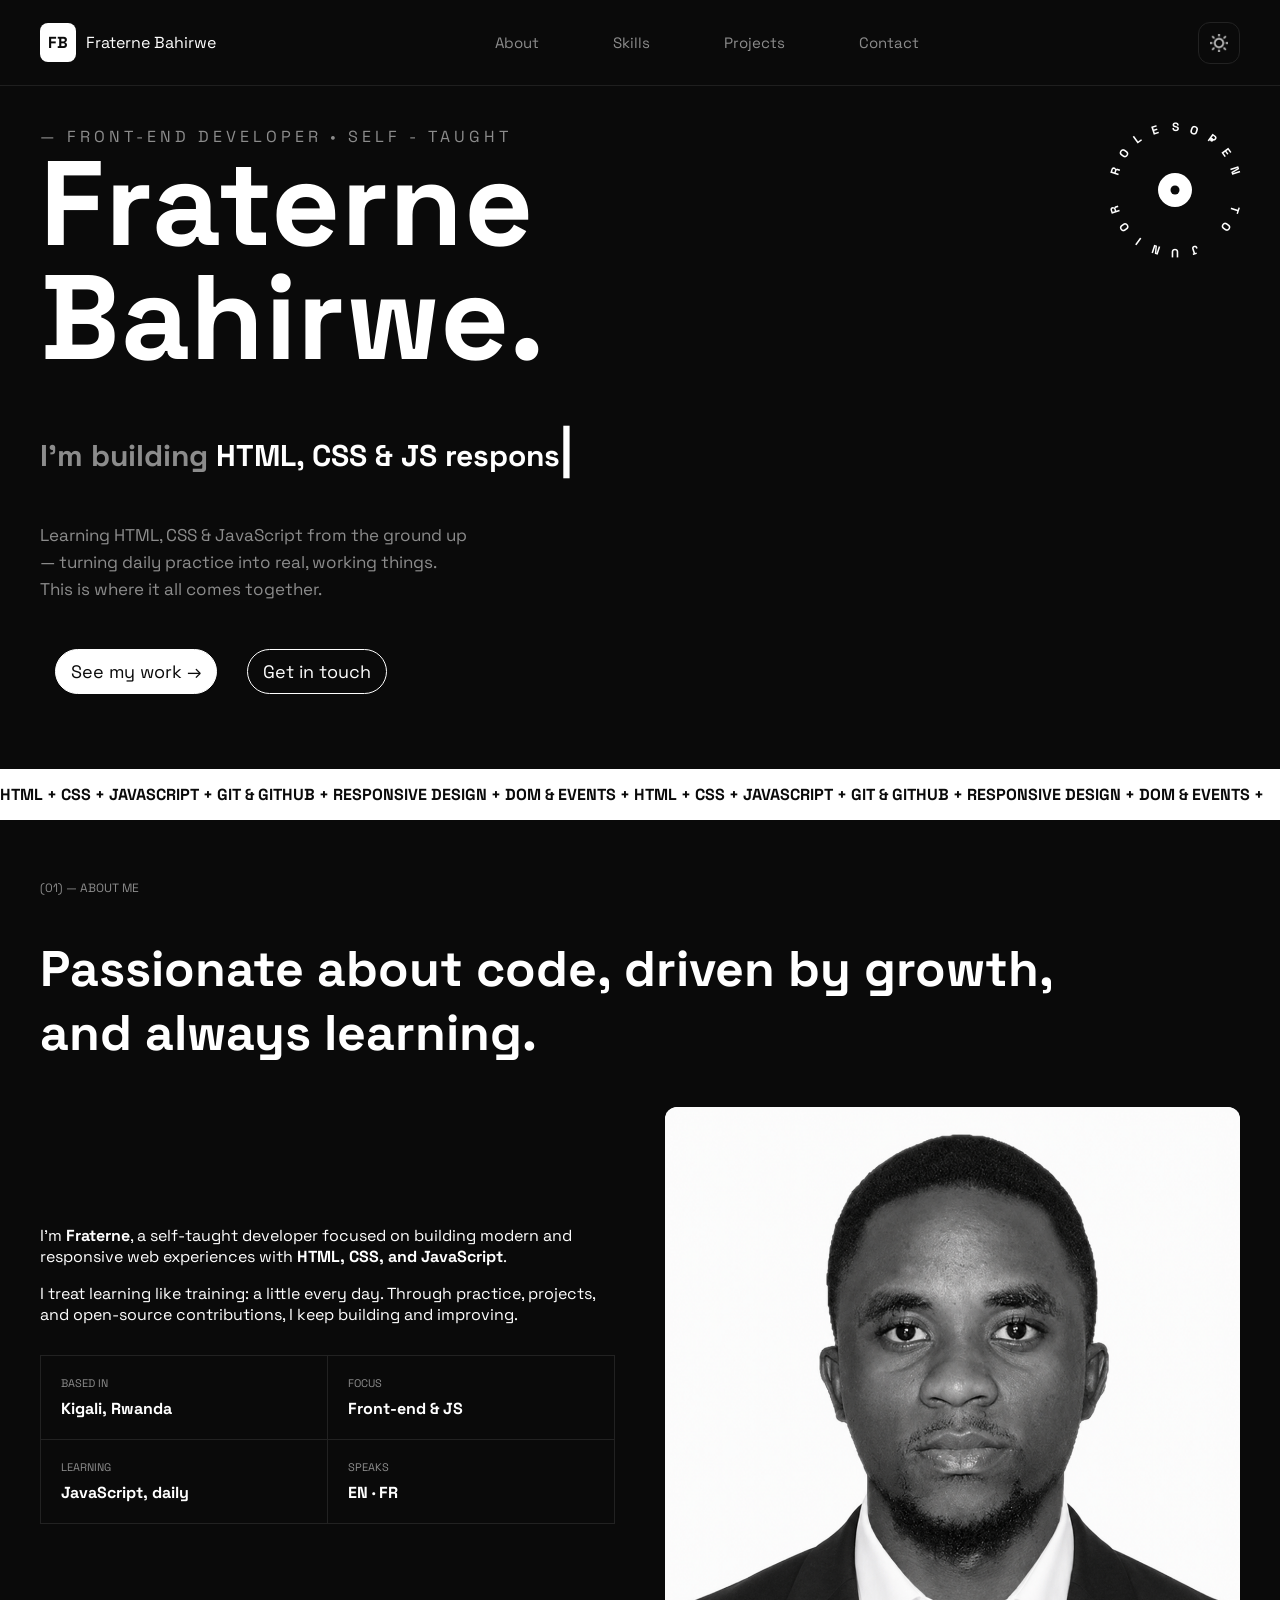
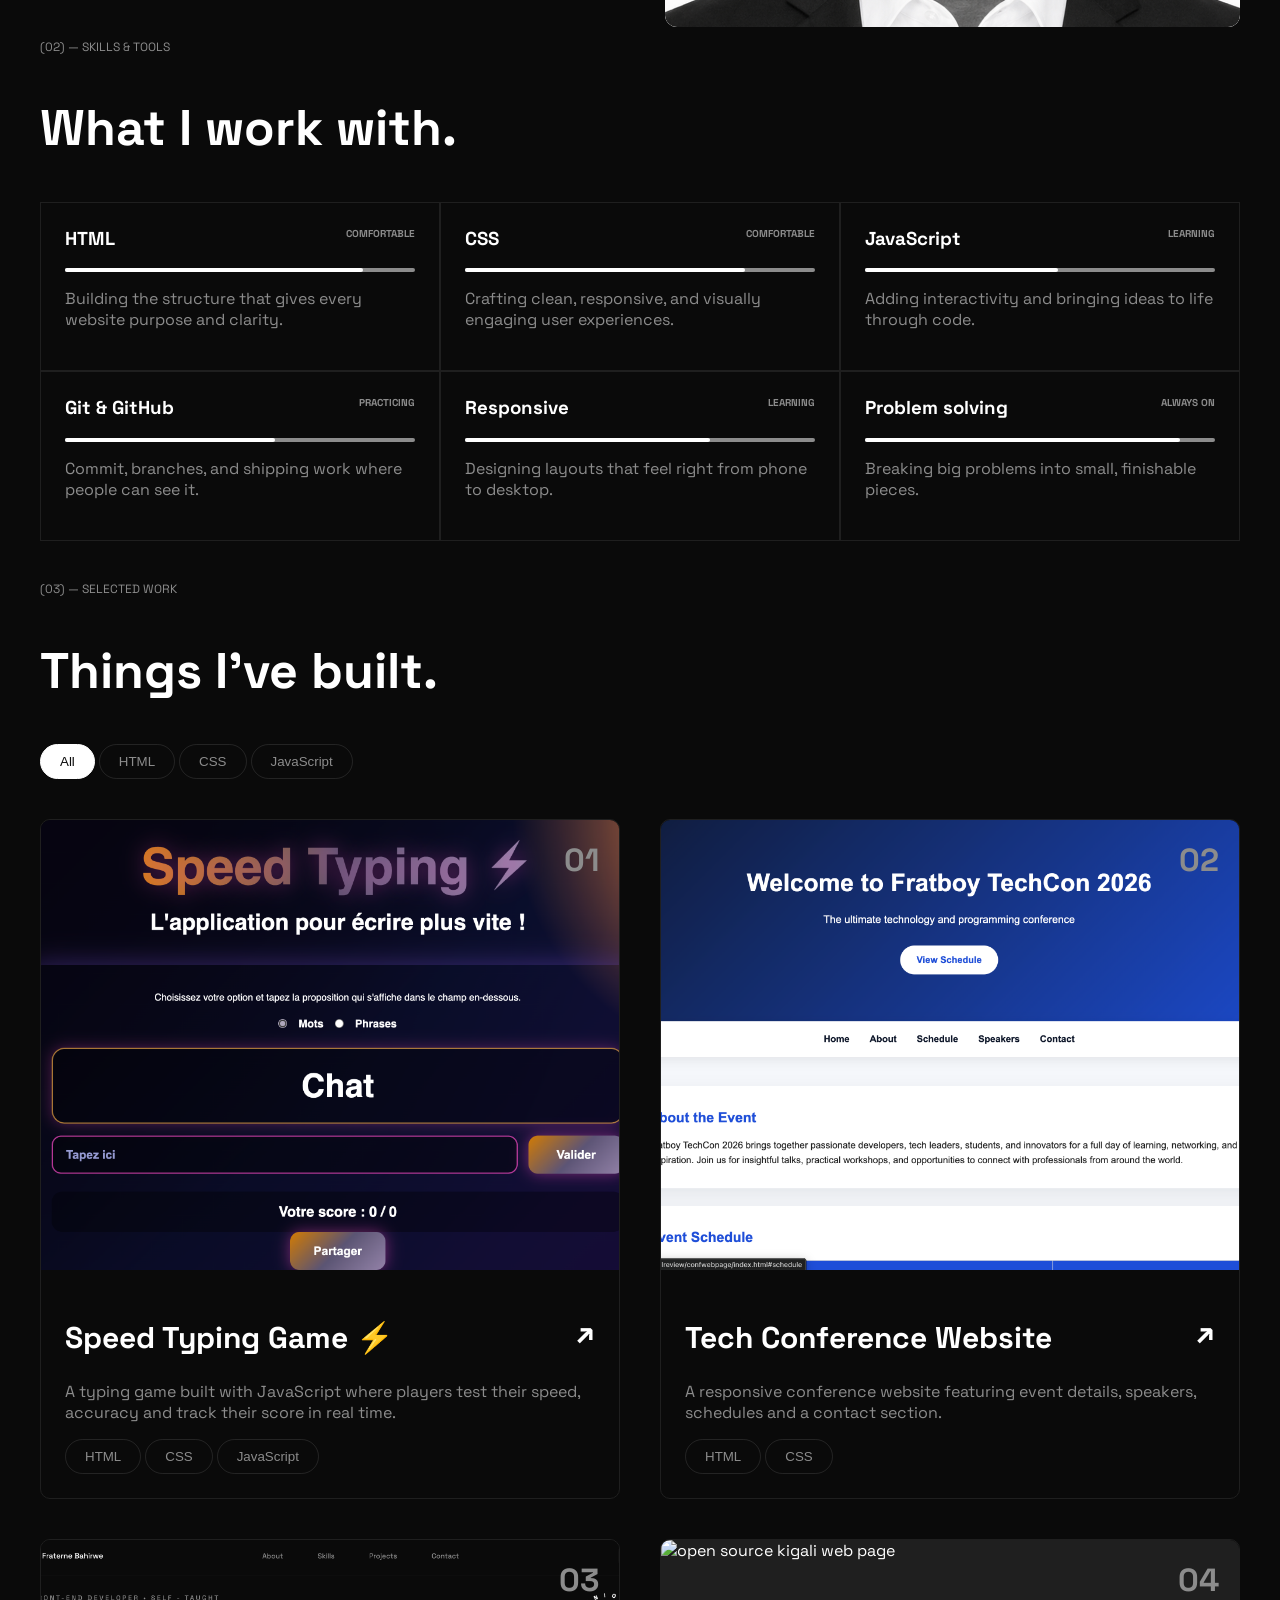
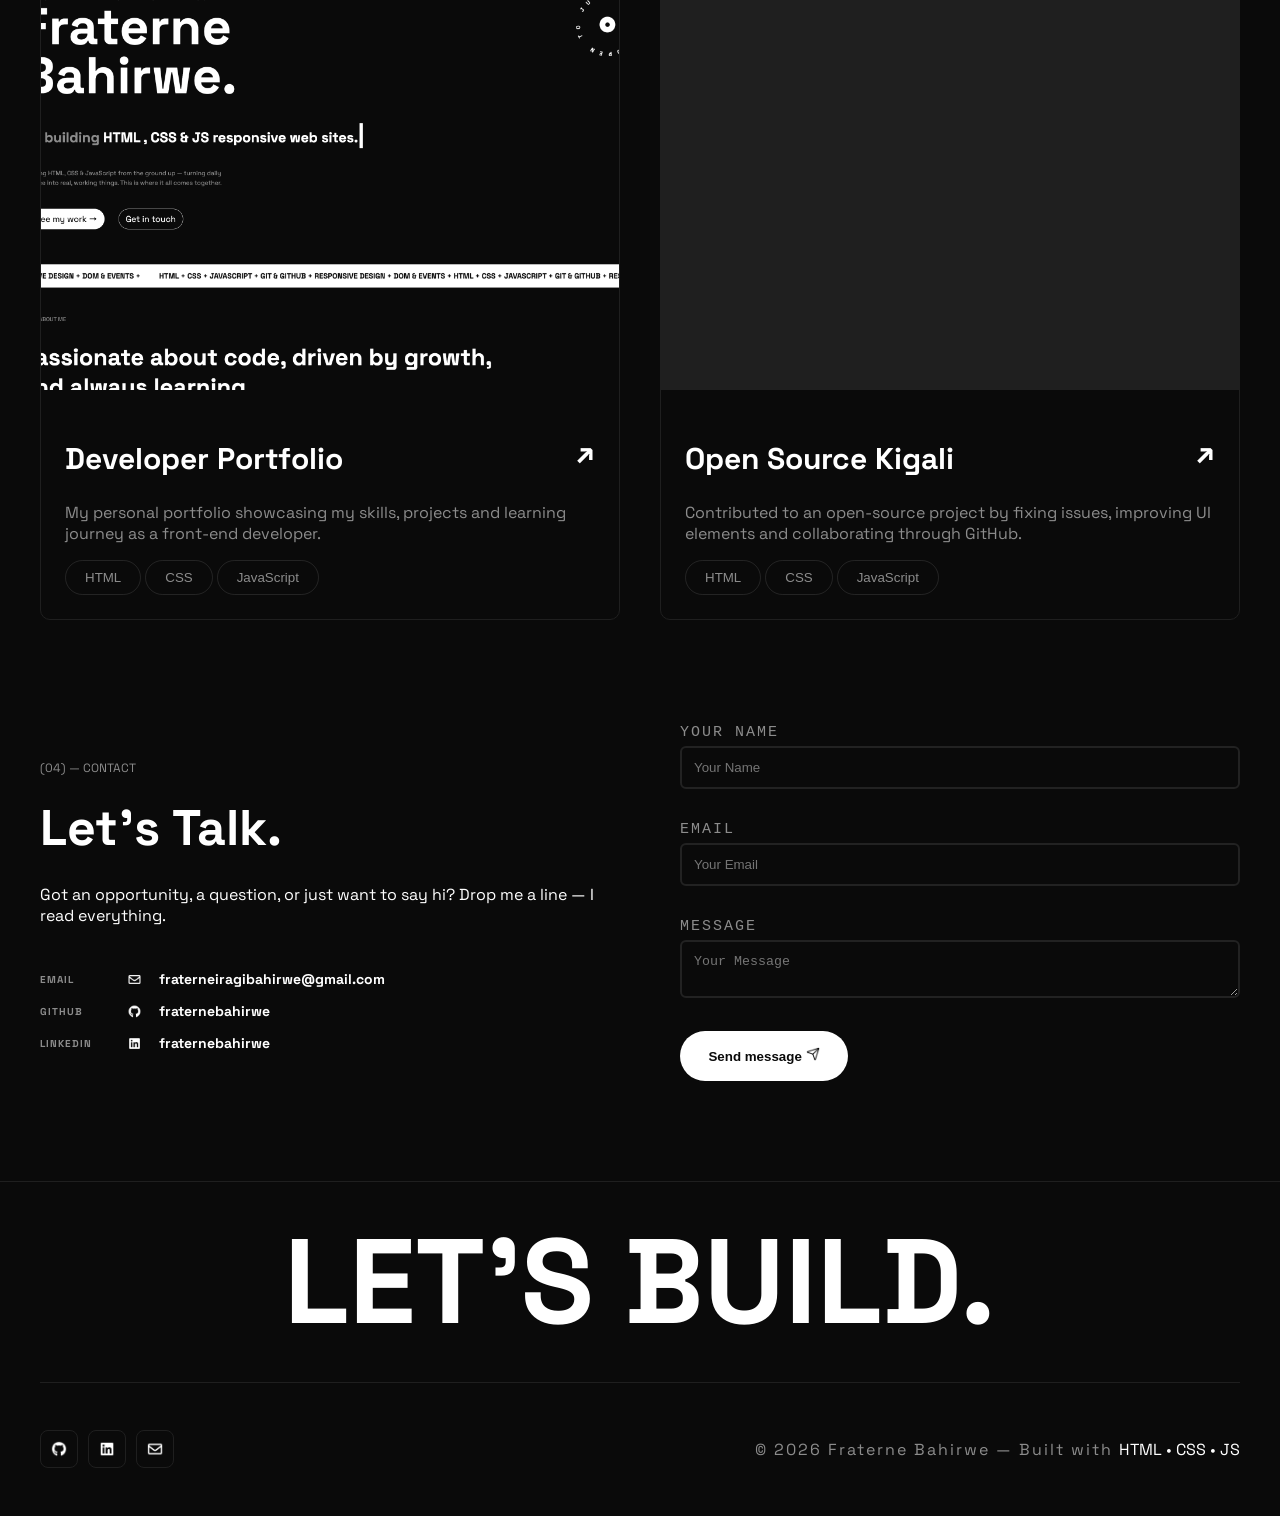
==== index.html @ e97175b9 "fix form input issues" ====
<!DOCTYPE html>
<html lang="en">
    <head>
        <meta charset="UTF-8">
        <meta name="viewport" content="width=device-width, initial-scale=1.0">
        <title>Fraterne Bahirwe</title>
        <link rel="icon" type="image/x-icon" href="icontouch.png">
        <link rel="stylesheet" href="styles.css">
        <script src="script.js" defer></script>
        <link rel="preconnect" href="https://fonts.googleapis.com">
        <link rel="preconnect" href="https://fonts.gstatic.com" crossorigin>
        <link href="https://fonts.googleapis.com/css2?family=Manrope:wght@200..800&family=Montserrat:ital,wght@0,100..900;1,100..900&family=Playfair+Display:ital,wght@0,400..900;1,400..900&family=Space+Grotesk:wght@300..700&display=swap" rel="stylesheet">
    </head>

    <body>
        <header>
            <div class="container">
                <nav class="navbar">
                    <div class="nav-name">
                        <span class="logo">FB</span>
                        <span>Fraterne Bahirwe</span>
                    </div>

                    <div class="nav-links">
                        <a href="#about">About</a>
                        <a href="#skills">Skills</a>
                        <a href="#projects">Projects</a>
                        <a href="#contact">Contact</a>
                    </div>

                    <div class="nav-right">
                        <button class="theme-btn">
                            <img src="sun.png" alt="Toggle light mode" id="theme-icon">
                        </button>

                        <button class="burger-btn" aria-label="Open menu">☰</button>
                    </div>
                </nav>
            </div>
        </header>

        <main>
            <section class="hero container">
                <div class="hero-content">
                    <p class="hero-top">— FRONT-END DEVELOPER  •  SELF - TAUGHT</p>
                    <h1>Fraterne <br>Bahirwe<span>.</span></h1>
                    <h2><span class="build">I'm building <span id="changing-text"></span></span><span class="cursor">|</span></h2>

                    <p class="hero-description">
                        Learning HTML, CSS & JavaScript from the ground up —
                        turning daily practice into real, working things.
                        This is where it all comes together.
                    </p>

                    <div class="hero-buttons">
                        <a href="#projects" class="btn-primary">See my work →</a>
                        <a href="#contact" class="btn-secondary">Get in touch</a>
                    </div>
                </div>

                <div class="circle-loader">
                    <div class="circle-letters">
                        
                        <span style="--i:1">O</span>
                        <span style="--i:2">P</span>
                        <span style="--i:3">E</span>
                        <span style="--i:4">N</span>
                        <span style="--i:6">T</span>
                        <span style="--i:7">O</span>
                        <span style="--i:9">J</span>
                        <span style="--i:10">U</span>
                        <span style="--i:11">N</span>
                        <span style="--i:12">I</span>
                        <span style="--i:13">O</span>
                        <span style="--i:14">R</span>
                        <span style="--i:16">R</span>
                        <span style="--i:17">O</span>
                        <span style="--i:18">L</span>
                        <span style="--i:19">E</span>
                        <span style="--i:20">S</span>
                        <span style="--i:22">•</span>

                    </div>

                    <div class="circle-center"></div>
                 </div>
            </section>



            <section class="skills-marquee">
                <div class="track">
                    <span>HTML + CSS + JAVASCRIPT + GIT & GITHUB + RESPONSIVE DESIGN + DOM & EVENTS +
                    HTML + CSS + JAVASCRIPT + GIT & GITHUB + RESPONSIVE DESIGN + DOM & EVENTS +</span>
                    <span>HTML + CSS + JAVASCRIPT + GIT & GITHUB + RESPONSIVE DESIGN + DOM & EVENTS +
                    HTML + CSS + JAVASCRIPT + GIT & GITHUB + RESPONSIVE DESIGN + DOM & EVENTS </span>
                </div>
            </section>

            <section class="about container" id="about" >
                <p class="section-label">(01) — ABOUT ME</p>
                <h2>Passionate about code, driven by growth,<br> and always learning.</h2>

                <article class="about-content">
                    <div class="about-text">
                        <p>
                            I’m <strong>Fraterne</strong>, a self-taught developer focused on
                            building modern and responsive web experiences with
                            <strong>HTML, CSS, and JavaScript</strong>.
                        </p>

                        <p>
                            I treat learning like training: a little every day. Through practice,
                            projects, and open-source contributions, I keep building and improving.
                        </p>

                        <div class="about-info">

                            <div class="info-box">
                                <span>BASED IN</span>
                                <strong>Kigali, Rwanda</strong>
                            </div>

                            <div class="info-box">
                                <span>FOCUS</span>
                                <strong>Front-end & JS</strong>
                            </div>

                            <div class="info-box">
                                <span>LEARNING</span>
                                <strong>JavaScript, daily</strong>
                            </div>

                            <div class="info-box">
                                <span>SPEAKS</span>
                                <strong>EN · FR</strong>
                            </div>

                        </div>
                    </div>
                    <div class="about-image-box">
                         <img src="fbi.png" alt="Fraterne Bahirwe" class="about-img">
                    </div>
                </article>
            </section>

          <section class="skills container" id="skills">
                <p class="section-label">(02) — SKILLS & TOOLS</p>
                <h2>What I work with.</h2>

                <div class="skills-grid">
                    <article class="skill-card">
                    <h3>HTML <span>COMFORTABLE</span></h3>
                    <div class="skill-bar">
                        <div class="skill-progress" style="--level: 85%"></div>
                    </div>
                    <p>Building the structure that gives every website purpose and clarity.</p>
                    </article>

                    <article class="skill-card">
                    <h3>CSS <span>COMFORTABLE</span></h3>
                    <div class="skill-bar">
                        <div class="skill-progress" style="--level: 80%"></div>
                    </div>
                    <p>Crafting clean, responsive, and visually engaging user experiences.</p>
                    </article>

                    <article class="skill-card">
                    <h3>JavaScript <span>LEARNING</span></h3>
                    <div class="skill-bar">
                        <div class="skill-progress" style="--level: 55%"></div>
                    </div>
                    <p>Adding interactivity and bringing ideas to life through code.</p>
                    </article>

                    <article class="skill-card">
                    <h3>Git & GitHub <span>PRACTICING</span></h3>
                    <div class="skill-bar">
                        <div class="skill-progress" style="--level: 60%"></div>
                    </div>
                    <p>Commit, branches, and shipping work where people can see it.</p>
                    </article>

                    <article class="skill-card">
                    <h3>Responsive <span>LEARNING</span></h3>
                    <div class="skill-bar">
                        <div class="skill-progress" style="--level: 70%"></div>
                    </div>
                    <p>Designing layouts that feel right from phone to desktop.</p>
                    </article>

                    <article class="skill-card">
                    <h3>Problem solving <span>ALWAYS ON</span></h3>
                    <div class="skill-bar">
                        <div class="skill-progress" style="--level: 90%"></div>
                    </div>
                    <p>Breaking big problems into small, finishable pieces.</p>
                    </article>
                </div>
            </section>

            <section class="projects container" id="projects">
                <p class="section-label">(03) — SELECTED WORK</p>
                <h2>Things I've built.</h2>

                <div class="filter">
                    <button class="filter-btn active">All</button>
                    <button class="filter-btn">HTML</button>
                    <button class="filter-btn">CSS</button>
                    <button class="filter-btn">JavaScript</button>
                </div>
                <div class="projects-grid">
                    <article class="project-card">
                        <div class="project-image">
                            <span class="project-number">01</span>
                            <img src="speed.png" alt="Screenshot of the speed typing game interface">
                        </div>
                        <div class="project-content">
                            <h3>
                                <a href="https://github.com/fraternebahirwe/Scripts-game" target="_blank" class="project-link">
                                    <span>Speed Typing Game ⚡</span>
                                    <span class="arrow">↗</span>
                                </a>
                            </h3>
                            <p>
                                A typing game built with JavaScript where players test their speed,
                                accuracy and track their score in real time.
                            </p>
                            <button>HTML</button>
                            <button>CSS</button>
                            <button>JavaScript</button>
                        </div>
                    </article>

                    <article class="project-card">
                        <div class="project-image">
                            <span class="project-number">02</span>
                            <img src="confwebpage.png" alt="Tech Conference Website">
                        </div>
                        <div class="project-content">
                            <h3>
                                <a href="https://github.com/fraternebahirwe/conferencewebpage" target="_blank" class="project-link">
                                    <span>Tech Conference Website</span>
                                    <span class="arrow">↗</span>
                                </a>
                            </h3>
                            <p>
                                A responsive conference website featuring event details,
                                speakers, schedules and a contact section.
                            </p>
                            <button>HTML</button>
                            <button>CSS</button>
                        </div>
                    </article>

                    <article class="project-card">
                        <div class="project-image">
                            <span class="project-number">03</span>
                            <img src="portfolio.png" alt="My portfolio website">
                        </div>
                        <div class="project-content">
                            <h3>
                                <a href="https://github.com/fraternebahirwe/myportfolio" target="_blank" class="project-link">
                                    <span>Developer Portfolio</span>
                                    <span class="arrow">↗</span>
                                </a>
                            </h3>
                            <p>
                                My personal portfolio showcasing my skills, projects and
                                learning journey as a front-end developer.
                            </p>
                            <button>HTML</button>
                            <button>CSS</button>
                            <button>JavaScript</button>
                        </div>
                    </article>

                    <article class="project-card">
                        <div class="project-image">
                            <span class="project-number">04</span>
                            <img src="opensourcekigali.png" alt="open source kigali web page">
                        </div>
                        <div class="project-content">
                            <h3>
                                <a href="https://github.com/fraternebahirwe/osk-frontend" target="_blank" class="project-link">
                                    <span>Open Source Kigali</span>
                                    <span class="arrow">↗</span>
                                </a>
                            </h3>
                            <p>
                                Contributed to an open-source project by fixing issues,
                                improving UI elements and collaborating through GitHub.
                            </p>
                            <button>HTML</button>
                            <button>CSS</button>
                            <button>JavaScript</button>
                        </div>
                    </article>
                </div>
            </section>

            <section class="contact container" id="contact">
               <div class="contact-info">
                    <p class="section-label">(04) — CONTACT</p>
                    <h2>Let's Talk.</h2>

                    <p>
                        Got an opportunity, a question, or just want to say hi?
                        Drop me a line — I read everything.
                    </p>

                    <div class="contact-links">
                        <a href="mailto:fraterneiragibahirwe@gmail.com">
                        <span>EMAIL</span>
                        <img src="envelope.png" alt="Email">
                        fraterneiragibahirwe@gmail.com
                        </a>

                        <a href="https://github.com/fraternebahirwe" target="_blank">
                        <span>GITHUB</span>
                        <img src="github.png" alt="GitHub">
                        fraternebahirwe
                        </a>

                        <a href="https://www.linkedin.com/in/fraternebahirwe/" target="_blank">
                        <span>LINKEDIN</span>
                        <img src="linkedin.png" alt="LinkedIn">
                        fraternebahirwe
                        </a>
                    </div>
                </div>
                <form class="contact-form" action="https://formsubmit.co/fraterneiragibahirwe@gmail.com" method="POST">
                    <div class="field">
                        <label for="name">YOUR NAME</label>
                        <input id="name" name="name" type="text" placeholder="Your Name" required>
                        <p class="error-message"><strong>Please enter your name</strong></p>
                    </div>

                    <div class="field">
                        <label for="email">EMAIL</label>
                        <input id="email" name="email" type="email" placeholder="Your Email" required>
                        <p class="error-message"><strong>Enter a valid email address</strong></p>
                    </div>

                    <div class="field">
                        <label for="message">MESSAGE</label>
                        <textarea id="message" name="message" placeholder="Your Message" minlength="10" required></textarea>
                        <p class="error-message"><strong>A little more detail, please (10+ chars)</strong></p>
                    </div>

                    <button type="submit">Send message <img src="send.png" alt=""></button>
                </form>
            </section>

            <footer class="footer">
                <div class="container">
                    <h2 class="footer-title">LET'S BUILD.</h2>
                    <div class="footer-bottom">
                        <div class="socials">
                            <a href="https://github.com/fraternebahirwe" target="_blank">
                                <img src="github.png" alt="GitHub">
                            </a>

                            <a href="https://linkedin.com/in/fraternebahirwe" target="_blank">
                                <img src="linkedin.png" alt="LinkedIn">
                            </a>

                            <a href="mailto:fraterneorigabirwe@gmail.com">
                                <img src="envelope.png" alt="Email">
                            </a>
                        </div>
                        <p><Span class="copy">© 2026 Fraterne Bahirwe — Built with </Span>  HTML • CSS • JS</p>
                    </div>
                </div>
            </footer>
        </main>
    </body>
</html>
---- styles.css ----
:root {
  --primary-color: #0a0a0a;
  --secondary-color: #ffffff;
  --text-color: #8c8c8c;
  --border-color: #1f1f1f;
  --dark-border: #222;
}
body.light-mode {
  --primary-color: #ffffff;
  --secondary-color: #0a0a0a;
  --text-color: #252525;
  --border-color: #dcdcdc;
  --dark-border: #dcdcdc;
}
* {
  box-sizing: border-box;
}

html,
body {
  width: 100%;
  overflow-x: hidden;
}

body {
  margin:0;
  background: var(--primary-color);
  color: var(--secondary-color);
  font-family: "Space Grotesk", sans-serif;
}

.container {
  width: 100%;
  max-width: 1400px;
  margin: auto;
  padding: 0 40px;
}

main {
  padding-top: 110px;
}



a {
  text-decoration: none;
  font-size: 12px;
  margin: 15px;
  color: var(--text-color);
}

/* FLEX GLOBAL */
.navbar,
.nav-name,
.nav-right,
.hero-buttons,
.filters,
.tags,
.socials,
.footer-bottom {
  display: flex;
}

.nav-name,
.nav-right,
.footer-bottom {
  align-items: center;
}

.nav-name,
.nav-right,
.socials {
  gap: 10px;
}

/* NAVBAR */
.navbar {
  align-items: center;
  padding: 15px 0;
  background: var(--primary-color);
  
}

header {
  position: fixed;
  top: 0;
  left: 0;
  width: 100%;
  z-index: 1000;
  background: var(--primary-color);
  border-bottom: 1px solid var(--border-color);
}


.logo {
  background: var(--secondary-color);
  color: var(--primary-color);
  padding: 9px 8px;
  border-radius: 8px;
  font-weight: bold;
}

.nav-links {
  display: flex;
  gap: 30px;
  margin-left: auto;
  margin-right: auto;
  position: relative;
}

.nav-links a {
  text-decoration: none;
  color: var(--text-color); /* Couleur grise par défaut */
  font-size: 18px;           /* Taille de police unique */
  padding: 3px 7px;
  position: relative;
  transition:  0.9s ease;
}

.nav-links a:hover {
  color: var(--secondary-color);
}

.nav-links a::before {
  content: '';
  position: absolute;
  bottom: -5px; 
  left: 0;
  width: 0%;
  height: 3px;
  background-color: var(--secondary-color) ;/* Votre couleur rouge */
  transition: all 0.3s ease;
}

.nav-links a:hover::before{
width:100%;
}



.nav-links a {
  color: var(--text-color);
  font-size: 15px;
}

.nav-links a:hover {
  color: var(--secondary-color);
}

html {
  scroll-behavior: smooth;
}

section {
  scroll-margin-top: 90px;
}

.theme-btn,
.burger-btn {
  background: var(--primary-color);
  color: var(--secondary-color);
  border: 1px solid var(--dark-border);
  border-radius: 12px;
  cursor: pointer;
}

.theme-btn {
  width: 42px;
  height: 42px;
  padding: 0;
  display: flex;
  align-items: center;
  justify-content: center;
}

.burger-btn {
  display: none;
  padding: 8px 10px;
  font-size: 24px;
  line-height: 1;
}

.theme-btn:hover {
  background: var(--secondary-color);
}

.light-mode .theme-btn:hover {
  background: var(--primary-color);
}

/* ICONS */
.theme-btn img,
.socials img {
  width: 18px;
  height: 18px;
}

.contact-links img {
  width: 15px;
  height: 15px;
}

.theme-btn img,
.socials img,
.contact-links img {
  object-fit: contain;
  filter: brightness(0) invert(1);
}

.light-mode .theme-btn img,
.light-mode .socials img,
.light-mode .contact-links img {
  filter: brightness(0);
}

.theme-btn:hover img {
  filter: brightness(0);
}

/* HERO */
.hero {
  position: relative;
  padding-bottom: 60px;
  display: flex;
  justify-content: space-between;
  align-items: flex-start;
}

.hero-content {
  max-width: 760px;
}

.hero-top {
  color: var(--text-color);
  font-size: 16px;
  margin-bottom: 0;
  letter-spacing: 4px;
}

h1 {
  font-size: 120px;
  margin: 0 0 20px;
  line-height: 0.95;
  letter-spacing: 0.5px;
}
h2{
  font-size: 50px;
}
.build,
.hero-description {
  color: var(--text-color);
}

.build {
  font-size:30px;
  margin-bottom: 18px;
}

#changing-text{
  color:var(--secondary-color);
}
.hero-description {
  max-width: 430px;
  line-height: 1.6;
  font-size: 17px;
}

.hero-buttons {
  margin-top: 30px;
}

.btn-primary,
.btn-secondary {
  border: 1px solid var(--secondary-color);
  border-radius: 30px;
  padding: 10px 15px;
  transition: transform 0.3s ease;
  font-size: 18px;

}

.btn-primary {
  background: var(--secondary-color);
  color: var(--primary-color);
}

.btn-secondary {
  background: var(--primary-color);
  color: var(--secondary-color);
}

.btn-primary:hover,
.btn-secondary:hover,
.contact-form button:hover,
.filter button:hover {
  transform: translateY(-5px);
}

.btn-secondary:hover {
  background: var(--secondary-color);
  color: var(--primary-color);
}


.filter button:hover {
  color: var(--secondary-color);
    border: 1px solid var(--secondary-color);

}

.filter-btn.active {
  background: var(--secondary-color);
  color:var(--primary-color);
   border: 1px solid var(--secondary-color);

 
}

.filter-btn.active:hover {
color:var(--primary-color);
}  


/* CIRCLE */
.circle-loader {
  position: relative;
  width: 130px;
  height: 130px;
  margin-top: 15px;
}

.circle-letters {
  position: absolute;
  inset: 0;
  animation: spin 10s linear infinite;
}

.circle-letters span {
  position: absolute;
  left: 50%;
  top: 50%;
  transform: translate(-50%, -50%) rotate(calc(var(--i) * 18deg))
    translateY(-63px);
  font-size: 12px;
  font-weight: 700;
}

.circle-center {
  position: absolute;
  width: 34px;
  height: 34px;
  background: var(--secondary-color);
  border-radius: 50%;
  left: 50%;
  top: 50%;
  transform: translate(-50%, -50%);
}

.circle-center::after {
  content: "";
  position: absolute;
  width: 9px;
  height: 9px;
  background: var(--primary-color);
  border-radius: 50%;
  left: 50%;
  top: 50%;
  transform: translate(-50%, -50%);
}

@keyframes spin {
  to {
    transform: rotate(360deg);
  }
}

/* MARQUEE */
.skills-marquee {
  width: 100%;
  overflow: hidden;
  background: var(--secondary-color);
  color: var(--primary-color);
  padding: 15px 0;
  margin-bottom: 60px;
  white-space: nowrap;
  font-weight: bold;
}

.track {
  display: flex;
  width: max-content;
  animation: marquee 15s linear infinite;
}
.track span {
  display: inline-block;
  padding-right: 40px;
}

@keyframes marquee {
  from {
    transform: translateX(0);
  }

  to {
    transform: translateX(-50%);
  }
}

/* ABOUT */
.section-label {
  color: var(--text-color);
  font-size: 12px;
}

.about-content {
  display: grid;
  grid-template-columns: 1fr 1fr;
  align-items: center;
  gap: 50px;
}


.about-text {
  flex: 1;
}

.about-info {
  display: grid;
  grid-template-columns: 1fr 1fr;
  margin-top: 30px;
  border-top: 1px solid var(--dark-border);
  border-left: 1px solid var(--dark-border);
}

.info-box {
  padding: 20px;
  border-right: 1px solid var(--dark-border);
  border-bottom: 1px solid var(--dark-border);
}

.info-box span {
  display: block;
  color: var(--text-color);
  font-size: 11px;
  margin-bottom: 8px;
}

.info-box strong {
  font-size: 16px;
}

.about-image-box {
  width: 100%;
  max-height: 520px;
  overflow: hidden;
  border-radius: 12px;
  background: #ffffff;
}

.about-img {
  width: 100%;
  height: 520px;
  object-fit: cover;
  object-position: center top;
  border-radius: 12px;
}
/* SKILLS */
.skills-grid,
.projects-grid,
.contact {
  display: grid;
}

.skills-grid {
  grid-template-columns: repeat(3, 1fr);
  margin-top: 40px;
  margin-bottom: 40px;
}

.skills-grid p {
 color:var(--text-color)
}

.skill-card {
  border: 1px solid var(--border-color);
  padding: 24px;

}


.skill-card:hover {
  background-color: var(--dark-border);
}


.skill-card h3 {
  display: flex;
  justify-content: space-between;
  margin-top: 0;
}

.skill-card h3 span {
  font-size: 10px;
  color: var(--text-color);
 

}

.skill-bar {
  background: var(--text-color);
  height: 4px;
  border-radius: 20px;
}

.skill-progress {
  background: var(--secondary-color);
  height: 100%;
  border-radius: 20px;
  width: 0;
  animation: fillSkill 1.4s ease forwards;
}

@keyframes fillSkill {
  from {
    width: 0;
  }

  to {
    width: var(--level);
  }
}


/* --- PROJECTS --- */
.filter {
  gap: 10px;
  margin-bottom: 40px;
}

.filter button,
.project-content button {
  background: transparent;
  color: var(--text-color);
  border: 1px solid #5b5b5b51;
  padding: 9px 19px;
  border-radius: 20px;
  cursor: pointer;
  transition: transform 0.3s;
}

.projects-grid {
  display: grid;
  grid-template-columns: 1fr 1fr;
  gap: 40px;
}
.project-content span{
    font-size: 30px;
   
}

.project-card {
  position: relative; /* Indispensable pour positionner le lien invisible */
  border: 1px solid var(--border-color);
  border-radius: 10px;
  background: var(--primary-color);
  overflow: hidden;
  transition: 0.6s, transform 0.3s;
}

/* Effet au survol de TOUTE la carte */
.project-card:hover {
  box-shadow: 14px 12px 0 var(--secondary-color);
  transform: translateY(-4px);
}

/* Déclenche l'animation de la flèche quand on survole la carte */
.project-card:hover .arrow {
  transform: translate(4px, -4px);
}

.project-image {
  background: var(--border-color);
  height: 450px;
  position: relative;
}

.project-image img {
  width: 100%;
  height: 100%;
  object-fit: cover;
}

.project-link {
  display: flex;
  justify-content: space-between;
  align-items: center;
  color: var(--secondary-color);
  text-decoration: none;
  margin: 0;
  width: 100%;
}
.arrow{
  height: 50px;
}
/* Zone invisible qui s'étend sur toute la carte */
.project-link::after {
  content: "";
  position: absolute;
  top: 0;
  left: 0;
  right: 0;
  bottom: 0;
  z-index: 1;
}

/* Permet aux boutons de rester cliquables individuellement si besoin */
.project-content button {
  position: relative;
  z-index: 2;
}

.arrow {
  font-size: 12px;
  transition: transform 0.3s ease;
}

.project-number {
  position: absolute;
  right: 20px;
  top: 20px;
  color: var(--text-color);
  font-size: 32px;
  font-weight: bold;
}

.project-content {
  padding: 24px;
}

.project-content h3 {
  display: flex;
  justify-content: space-between;
  align-items: center;
}

.project-content p {
  color: var(--text-color);
}

.tags {
  gap: 8px;
  margin-top: 15px;
}

.tags span {
  background: var(--border-color);
  color: var(--text-color);
  font-size: 11px;
  padding: 4px 10px;
  border-radius: 12px;
}


/* LIGHT MODE FIXES */
body.light-mode .skill-card,
body.light-mode .project-card {
  background: #ffffff;
  border: 1px solid #dcdcdc;
}

body.light-mode .build {
  color: var(--border-color);
}

body.light-mode .skill-card:hover {
  background: #f3f3f3;
}

body.light-mode .skill-bar {
  background: #e5e5e5;
}

body.light-mode .skill-progress {
  background: #0a0a0a;
}

body.light-mode .project-image {
  background: #f3f3f3;
}

body.light-mode .project-card:hover {
  box-shadow: 12px 12px 0 #0a0a0a;
}

body.light-mode .tags span {
  background: #f1f1f1;
  color: #252525;
  border: 1px solid #dcdcdc;
}

/* Hover des boutons filter*/
/* Boutons filter en light mode */
body.light-mode .filter button {
  background: transparent;
  color: rgb(97, 95, 95);
  border: 1px solid #dcdcdc;
}

/* Hover: seulement la bordure et le texte deviennent noirs */
body.light-mode .filter button:hover {
  background: transparent;
  color: black;
  border: 1px solid black;
}

/* Bouton selectionne apres le clic */
body.light-mode .filter-btn.active {
  background: black;
  color: white;
  border: 1px solid black;
}

/* Quand le bouton selectionne est survole */
body.light-mode .filter-btn.active:hover {
  background: black;
  color: white;
  border: 1px solid black;
}
/* Contact inputs */
body.light-mode .contact-form input,
body.light-mode .contact-form textarea {
  background: #f5f5f5;
  color: #0a0a0a;
  border: 1px solid #dcdcdc;
}

/* Bordures plus douces */
body.light-mode .info-box,
body.light-mode .skill-card,
body.light-mode .project-card,
body.light-mode .socials a {
  border-color: #dcdcdc;
}

body.light-mode .socials a:hover img {
  filter: brightness(0) invert(1);
}

body.light-mode .copy{
  color: var(--dark-border);
}


/* CONTACT */
.contact {
  grid-template-columns: 1fr 1fr;
  gap: 80px;
  margin: 100px auto;
  align-items: center;
}
.field{
  margin-bottom: 20px;
}
.contact-info,
.contact-form {
  display: flex;
  flex-direction: column;
  gap: 8px;
}

.contact-info h2 {
  font-size: 50px;
  margin: 0;
}

.contact label {
  font-family:monospace;
  color:var(--text-color);
  font-size: 15px;
  letter-spacing: 2px;
}

.contact-form input,
.contact-form textarea {
  width: 100%;
  background: transparent;
  border: 2px solid var(--dark-border);
  color: var(--secondary-color);
  padding: 12px;
  border-radius: 6px;
  margin-top: 5px;
}

.contact-form input:focus,
.contact-form textarea:focus {
  border-color: var(--secondary-color);
  outline: none;
  background:var(--dark-border);
}

.contact-form.submitted input:invalid,
.contact-form.submitted textarea:invalid {
  border-color: rgb(255, 0, 0);
}

.contact-form button {
  background: var(--secondary-color);
  color: var(--primary-color);
  border: none;
  padding: 14px;
  border-radius: 50px;
  font-weight: bold;
  cursor: pointer;
  width: 30%;
  height:50px;
  transition: transform 0.3s ease;
}

.contact-form button img {
  width: 14px;
  height: 14px;
}

.contact-links {
  display: flex;
  flex-direction: column;
  gap: 14px;
  margin-top: 20px;
}

.contact-links a {
  display: grid;
  grid-template-columns: 75px 20px 1fr;
  align-items: center;
  column-gap: 12px;
  margin: 0;
  color: var(--secondary-color);
  font-size: 14px;
  font-weight: 700;
}

.contact-links span {
  color: var(--text-color);
  font-size: 10px;
  letter-spacing: 1px;
}

.error-message {
  display: none;
  color: #ff5f66;
  font-size: 15px;
  margin: 8px 0 0;
  font-family: "Courier New", Courier, monospace;
  
}

.contact-form.submitted input:invalid,
.contact-form.submitted textarea:invalid {
  border-color: #ff5f66;
}

.contact-form.submitted input:invalid + .error-message,
.contact-form.submitted textarea:invalid + .error-message {
  display: block;
}
/* FOOTER */
.footer {
  border-top: 1px solid var(--border-color);
  padding: 40px 0;
}

.footer-title {
  font-size: 120px;
  line-height: 1; /* Aligne la hauteur de la ligne sur la taille du texte pour enlever l'excédent en bas */
  margin: 0;
  padding-bottom: 40px; /* Contrôle précis de l'espace du bas */
  width: 100%;
  text-align: center;
  display: flex;
  justify-content: center;
  align-items: center;
  border-bottom: 1px solid var(--border-color);
}
.copy{
  color: var(--text-color);
  letter-spacing: 2px;
}

.footer-bottom {
  justify-content: space-between;
  margin-top: 40px;
}

.socials a {
  width: 38px;
  height: 38px;
  margin: 0;
  display: flex;
  justify-content: center;
  align-items: center;
  border: 1px solid var(--border-color);
  border-radius: 8px;
  transition: transform 0.3s ease;
}

.socials a:hover {
  transform: translateY(-3px);
  background-color: var(--secondary-color);

}

.socials a:hover img {
  filter:  brightness(0);
}

/* RESPONSIVE SUB-768px (Tablettes et Mobiles) */
@media (max-width: 768px) {
  .container {
    padding:0 20px;
  }


  main {
    padding-top: 60px;
    padding-bottom: 115px;
  }

  /* --- Navigation --- */
  .navbar {
    position: relative;
    display: flex;
    align-items: center;
    flex-wrap: wrap;
  }

  .nav-name {
    flex-shrink: 0;
  }

  
  .nav-name span:first-child {
    font-size: 14px;
    display: block;
    margin-bottom: 2px;
  }

  .nav-right {
    margin-left: auto;
    display: flex;
    align-items: center;
    gap: 8px;
  }

  .burger-btn {
    display: flex;
    justify-content: center;
    align-items: center;
    
  }

@media (max-width: 768px) {
  .nav-links {
    display: flex;
    flex-direction: column;
    gap: 10px; /* 👈 Contrôle direct de l'espace entre tes liens (ajuste à 5px ou 10px selon ton goût) */
    
    position: fixed;          
    top: 60px;                
    left: 0;
    right: 0;
    width: 100vw;             
    background: #0a0a0a;
    z-index: 99;
    overflow: hidden;
    max-height: 0; 
    transition: max-height 0.4s cubic-bezier(0.4, 0, 0.2, 1);
  }

  .nav-links.active {
    max-height: 370px; 
  }

  /* Resserrer l'espace interne de chaque lien individuel */
  .nav-links a {
    display: block;
    padding: 15px 15px; /* 👈 Réduit le premier chiffre (le padding vertical haut/bas) pour resserrer */
    font-size: 24px;
    font-weight: 600;
    color:var(--secondary-color);
    text-decoration: none;
    box-sizing: border-box;
    border-bottom: 1px solid #1a1a1a;
    margin: 0; /* 👈 Supprime toute marge parasite héritée du CSS global */
  }
}



  /* --- Section Hero --- */
  .hero {
    display: block;
  }

  /* Ajustement du titre d'introduction général (ex: "Hello, I'm") */
  .hero p, .hero .intro-text {
    font-size: 11px;
    margin-bottom: 15px;
  }

  h1,h2{
    font-size: 30px; /* Légèrement réduit pour éviter les coupures */
    letter-spacing: -1px;
  }
  .hero .build{
    font-size: 14px;
  }

  /* CORRECTION : Boutons superposés par défaut sous 768px */
  .hero-buttons {
    display: flex;
    flex-direction: column;
    width: 50%;
    margin-top: 0;
  }

  .btn-primary,
  .btn-secondary {
    width: 100%;
    text-align: center;
    box-sizing: border-box;
    margin-top: 0;
  }

  .circle-loader {
    display: none;
  }

  /* --- Section À Propos --- */
  .about-content {
    display: flex;
    flex-direction: column;
    gap: 30px;
  }

  .about-info {
    grid-template-columns: 1fr 1fr;
  }

  .about-image-box {
    width: 100%;
    height: 360px;
    overflow: hidden;
    border-radius: 12px;
    background: #ffffff;
  }

  .about-img {
    width: 100%;
    height: 100%;
    object-fit: contain;
    object-position: center top;
    background: #ffffff;
  }

  /* --- Grilles & Cartes --- */
  .skills-grid,
  .projects-grid,
  .contact,
  .about-info {
    grid-template-columns: 1fr;
  }

  .project-card {
    width: 100%;
    position: relative;  
  }

  .project-image {
    width: 100%;
    height: 220px;
  }

  .project-image img {
    width: 100%;
    height: 100%;
    object-fit: contain;
  }

  /* --- CORRECTION : Visibilité du Footer --- */
  footer {
    padding: 40px 0;
    width: 100%;
  }

  .footer-bottom {
    display: flex;
    flex-direction: column;
    gap: 16px;
    text-align: center;
    width: 100%;
  }
.footer h2 {
  font-size: 60px;
  display: flex;
  }

  .contact-form button {
  width: 100%;
  height:50px;
  transition: transform 0.3s ease;
}

.contact-form button img {
  width: 20px;
  height: 15px;
}

}

/* RESPONSIVE SUB-480px (Smartphones) */
@media (max-width: 480px) {
  /* Ajustement précis du titre "Fraterne Bahirwe" */
  .nav-name span:last-child {
    font-size: 13px;
  }

  .theme-btn {
    width: 38px;
    height: 38px;
  }

  .burger-btn {
    font-size: 22px;
    padding: 7px 9px;
  }

  /* CORRECTION FINALE : Maintient les boutons l'un sous l'autre sur très petit écran */
  .hero-buttons {
    flex-direction: column;
    align-items: stretch;
  }

  h1 {
    font-size: 40px; /* Plus adapté aux petits écrans */
  }

  .about-image-box {
    height: 320px;
  }

  .typed-cursor, 
  [class*="cursor"] {
    font-size: 18px !important;    /* Force la taille à correspondre à votre texte réduit */
  }
}
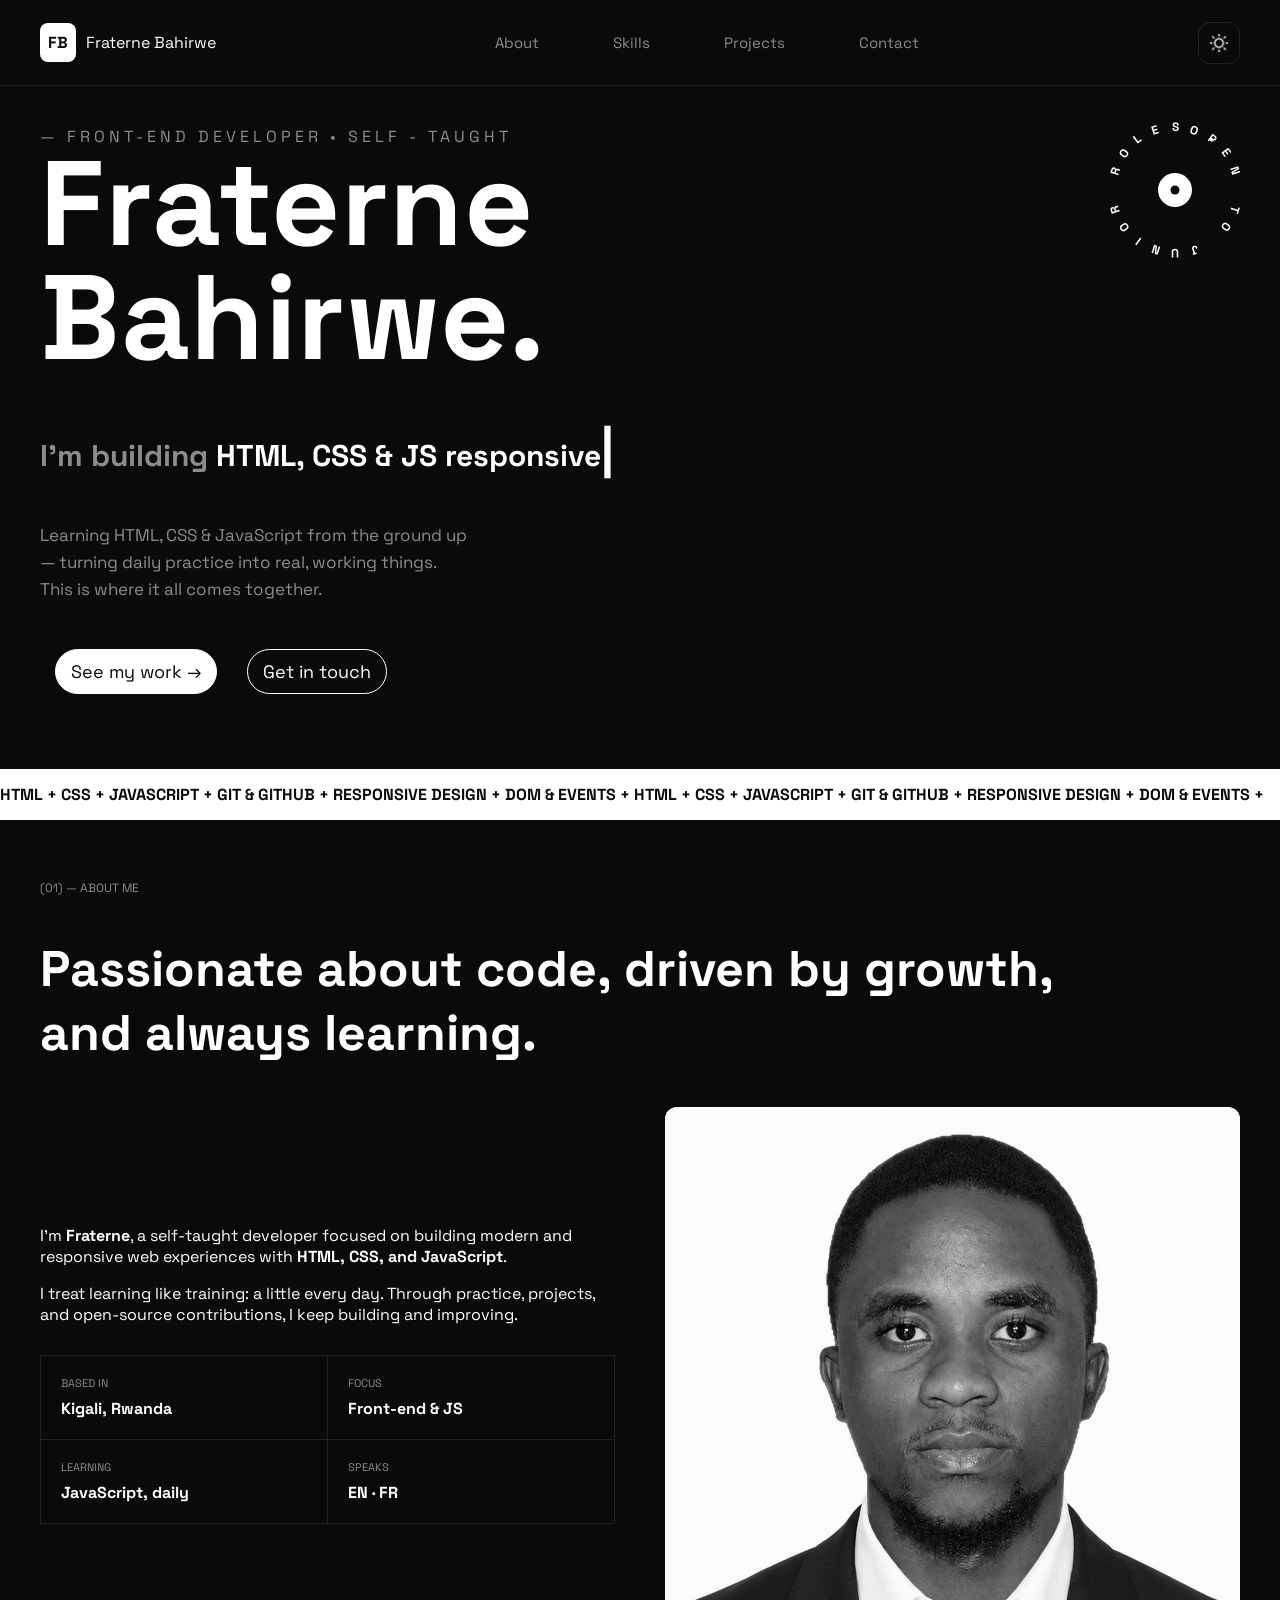
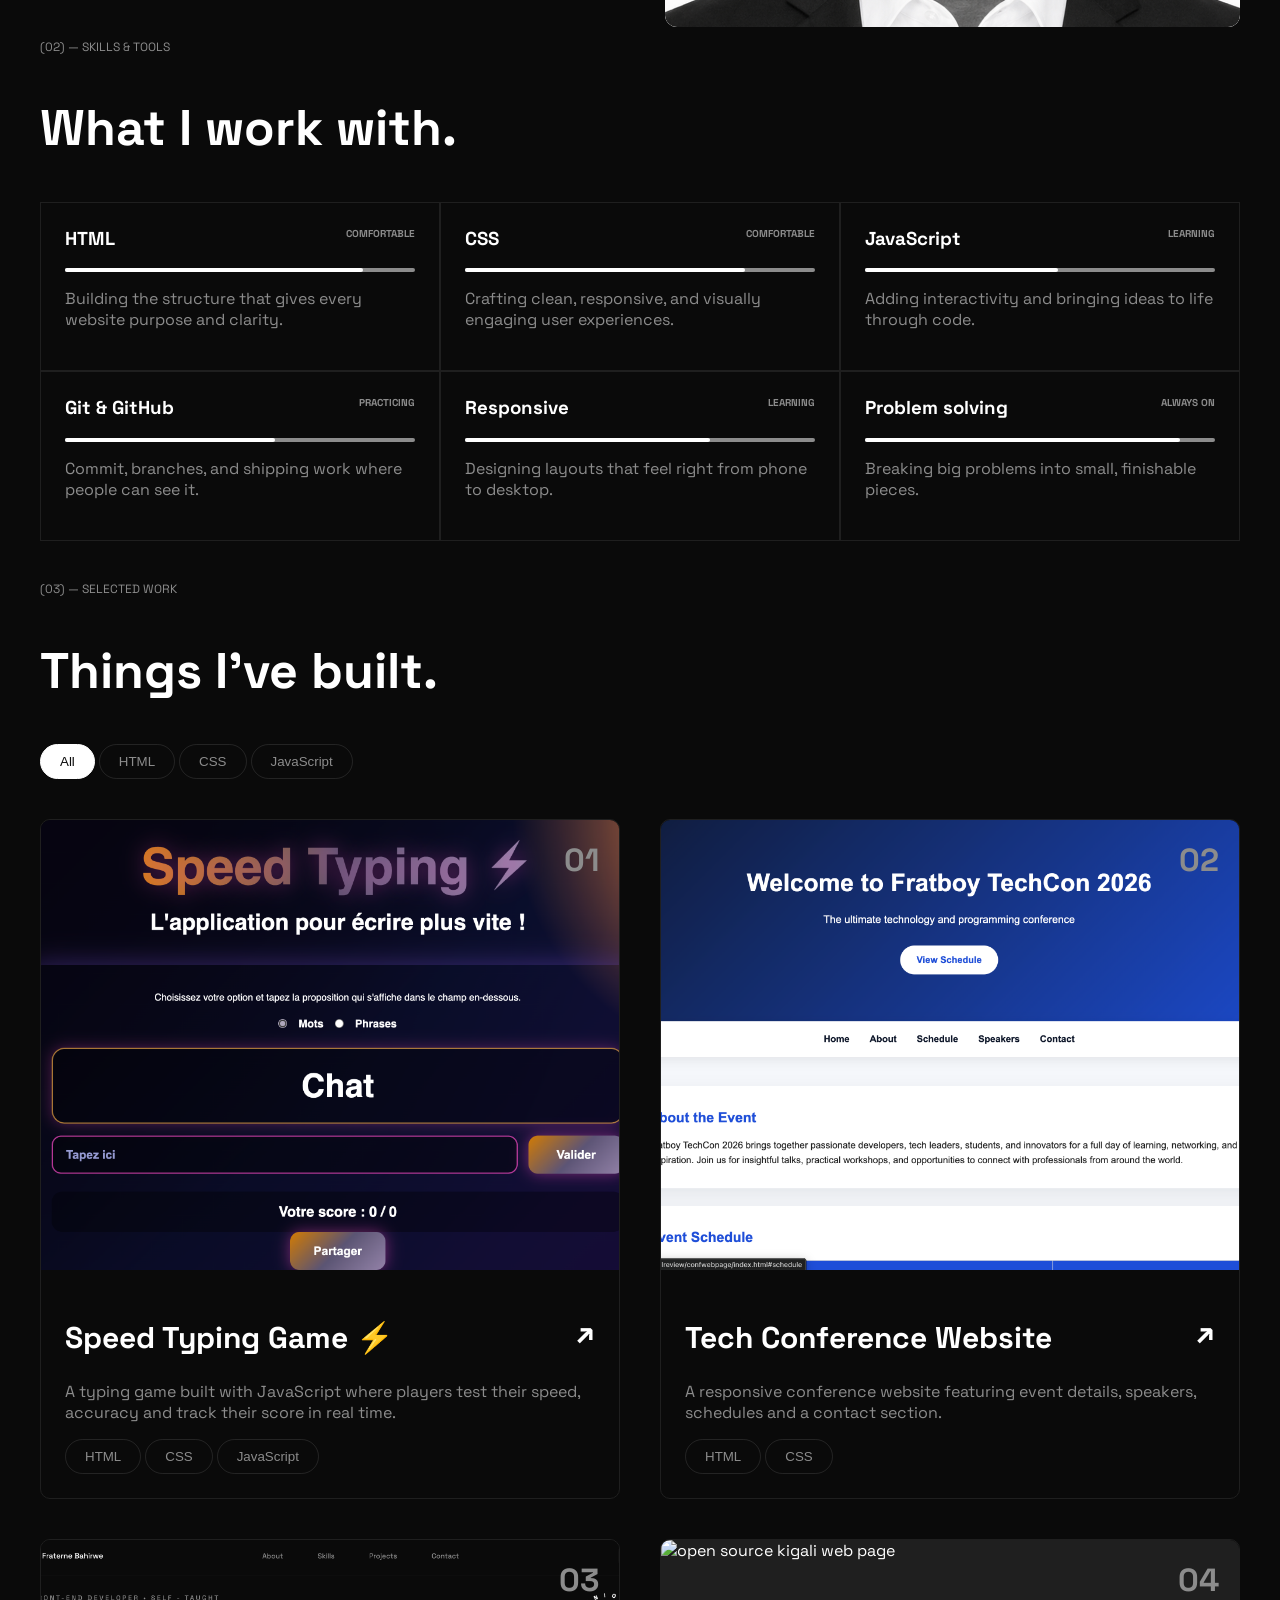
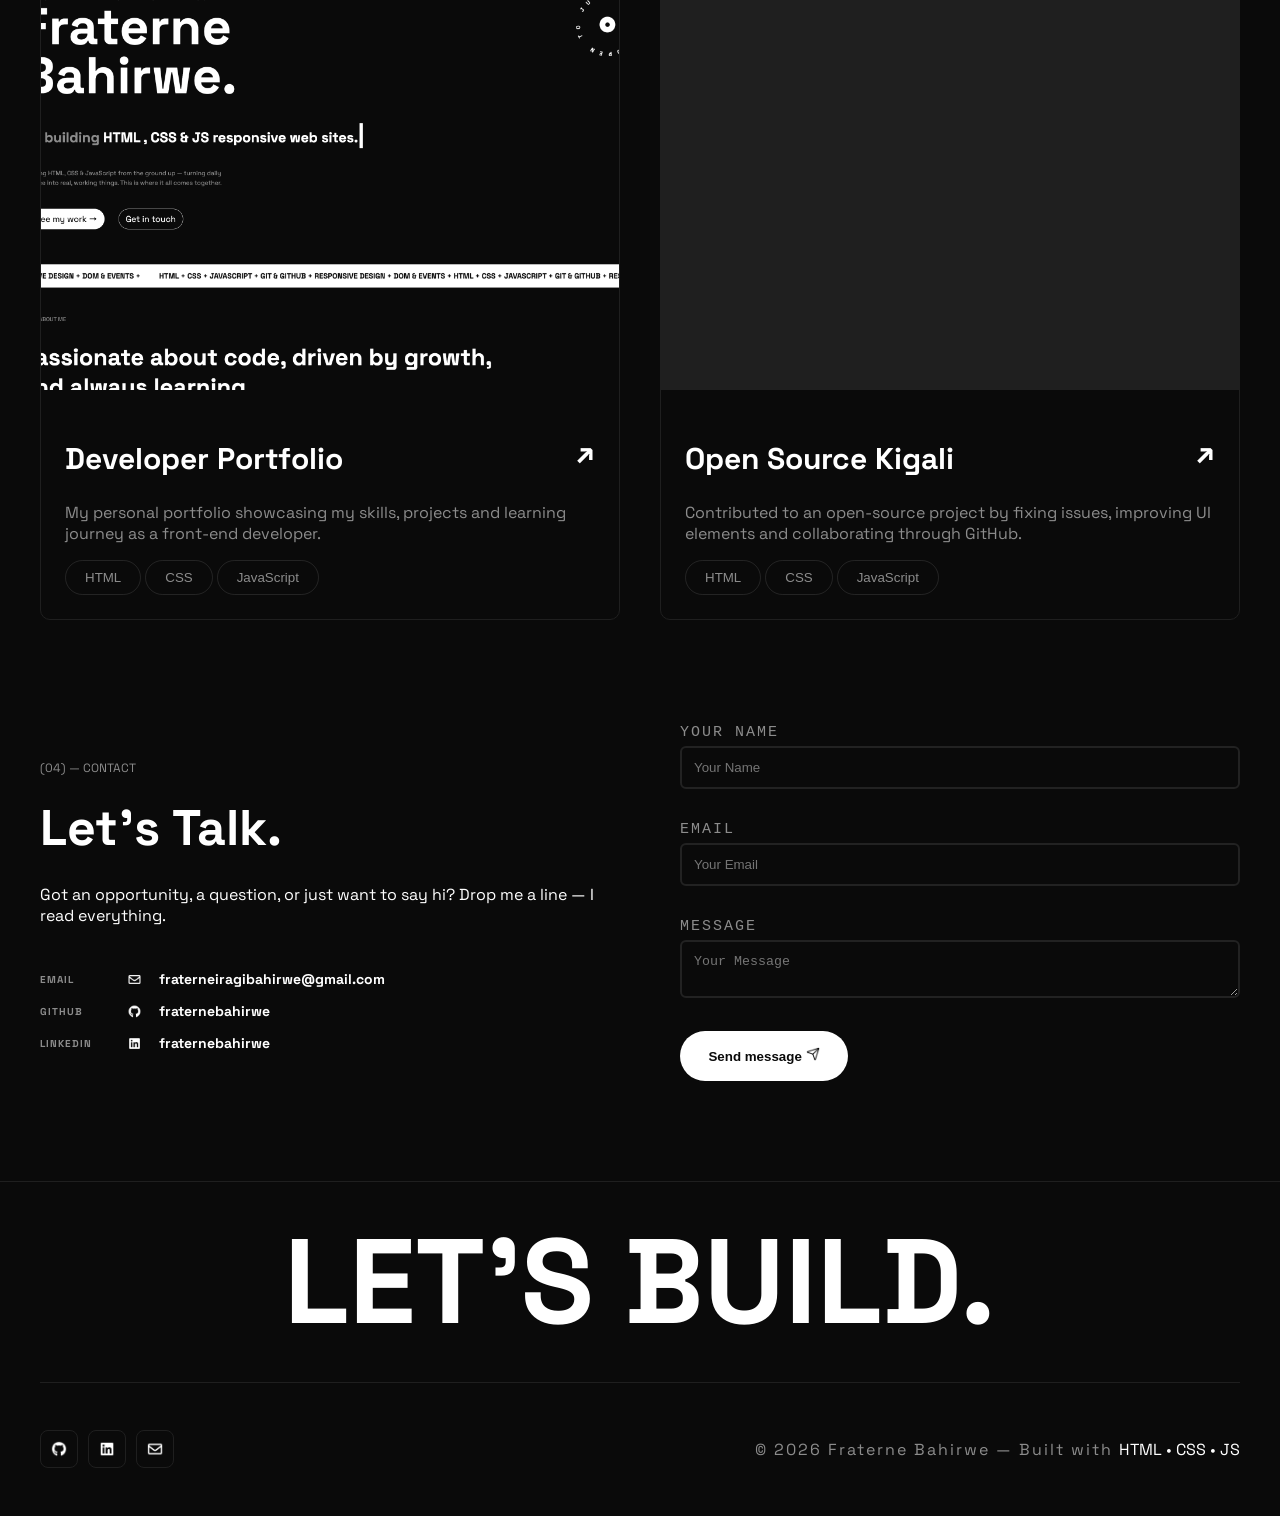
==== commit 6fd9caec: "fix form responsiveness" ====
--- a/index.html
+++ b/index.html
@@ -329,26 +329,30 @@
                         </a>
                     </div>
                 </div>
-                <form class="contact-form" action="https://formsubmit.co/fraterneiragibahirwe@gmail.com" method="POST">
+                <form class="contact-form" action="https://formspree.io/f/mgobdvww" method="POST">     
                     <div class="field">
                         <label for="name">YOUR NAME</label>
-                        <input id="name" name="name" type="text" placeholder="Your Name" required>
+                        <input id="name" name="name"type="text" placeholder="Your Name" required>
                         <p class="error-message"><strong>Please enter your name</strong></p>
                     </div>
 
                     <div class="field">
                         <label for="email">EMAIL</label>
-                        <input id="email" name="email" type="email" placeholder="Your Email" required>
-                        <p class="error-message"><strong>Enter a valid email address</strong></p>
+                        <input id="email" name="email"type="email" placeholder="Your Email" required>
+                        <p class="error-message"><strong> Enter a valid email address</strong></p>
                     </div>
 
                     <div class="field">
                         <label for="message">MESSAGE</label>
-                        <textarea id="message" name="message" placeholder="Your Message" minlength="10" required></textarea>
+                        <textarea id="message"name="message" placeholder="Your Message" minlength="10" required></textarea>
                         <p class="error-message"><strong>A little more detail, please (10+ chars)</strong></p>
                     </div>
 
-                    <button type="submit">Send message <img src="send.png" alt=""></button>
+                    <button type="submit">Send message <img src="send.png"></button>
+                    <p id="form-success" style="display: none; color: rgb(46, 188, 46); font-weight: bold; margin-top: 10px;">
+                        Your message was submitted 👍🏼!
+                    </p>
+
                 </form>
             </section>
 
--- a/styles.css
+++ b/styles.css
@@ -1085,7 +1085,10 @@
     height: 100%;
     object-fit: contain;
   }
-
+.contact-form input,
+  .contact-form textarea {
+    font-size: 16px !important;
+  }
   /* --- CORRECTION : Visibilité du Footer --- */
   footer {
     padding: 40px 0;
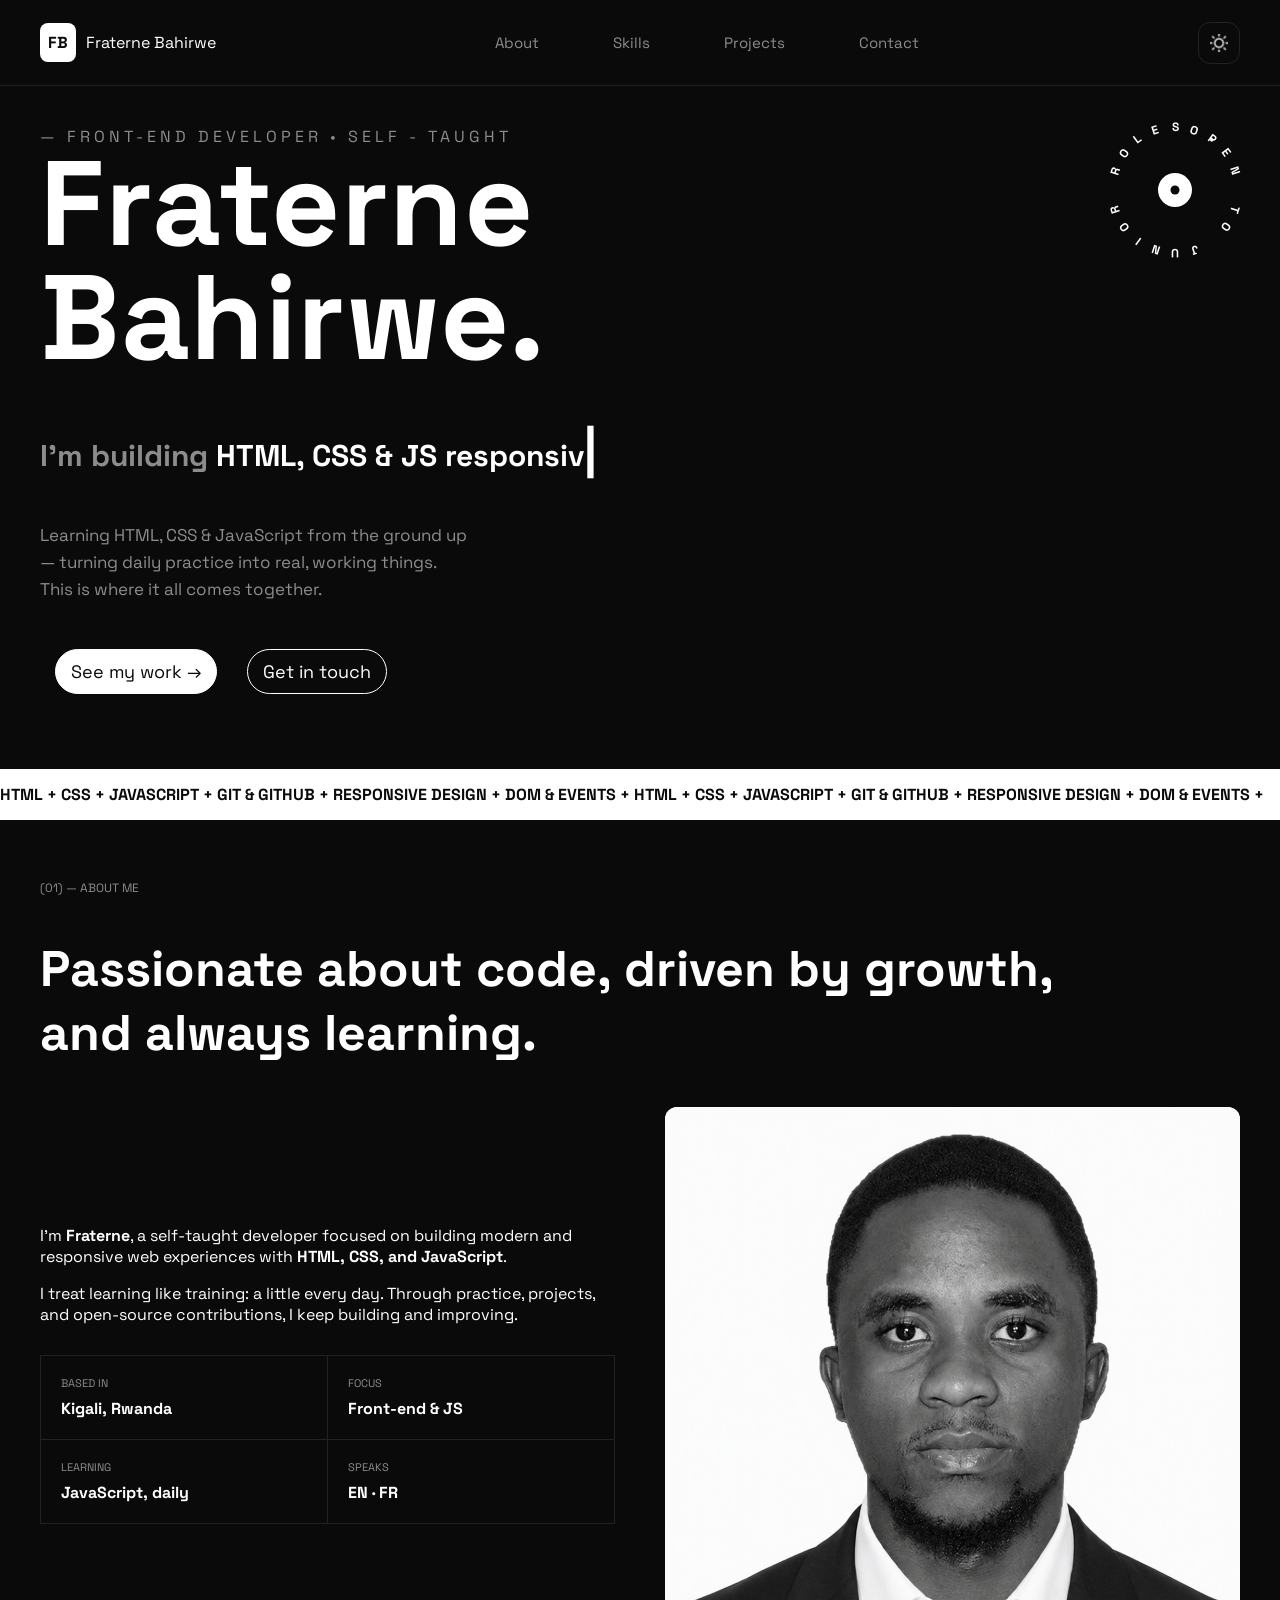
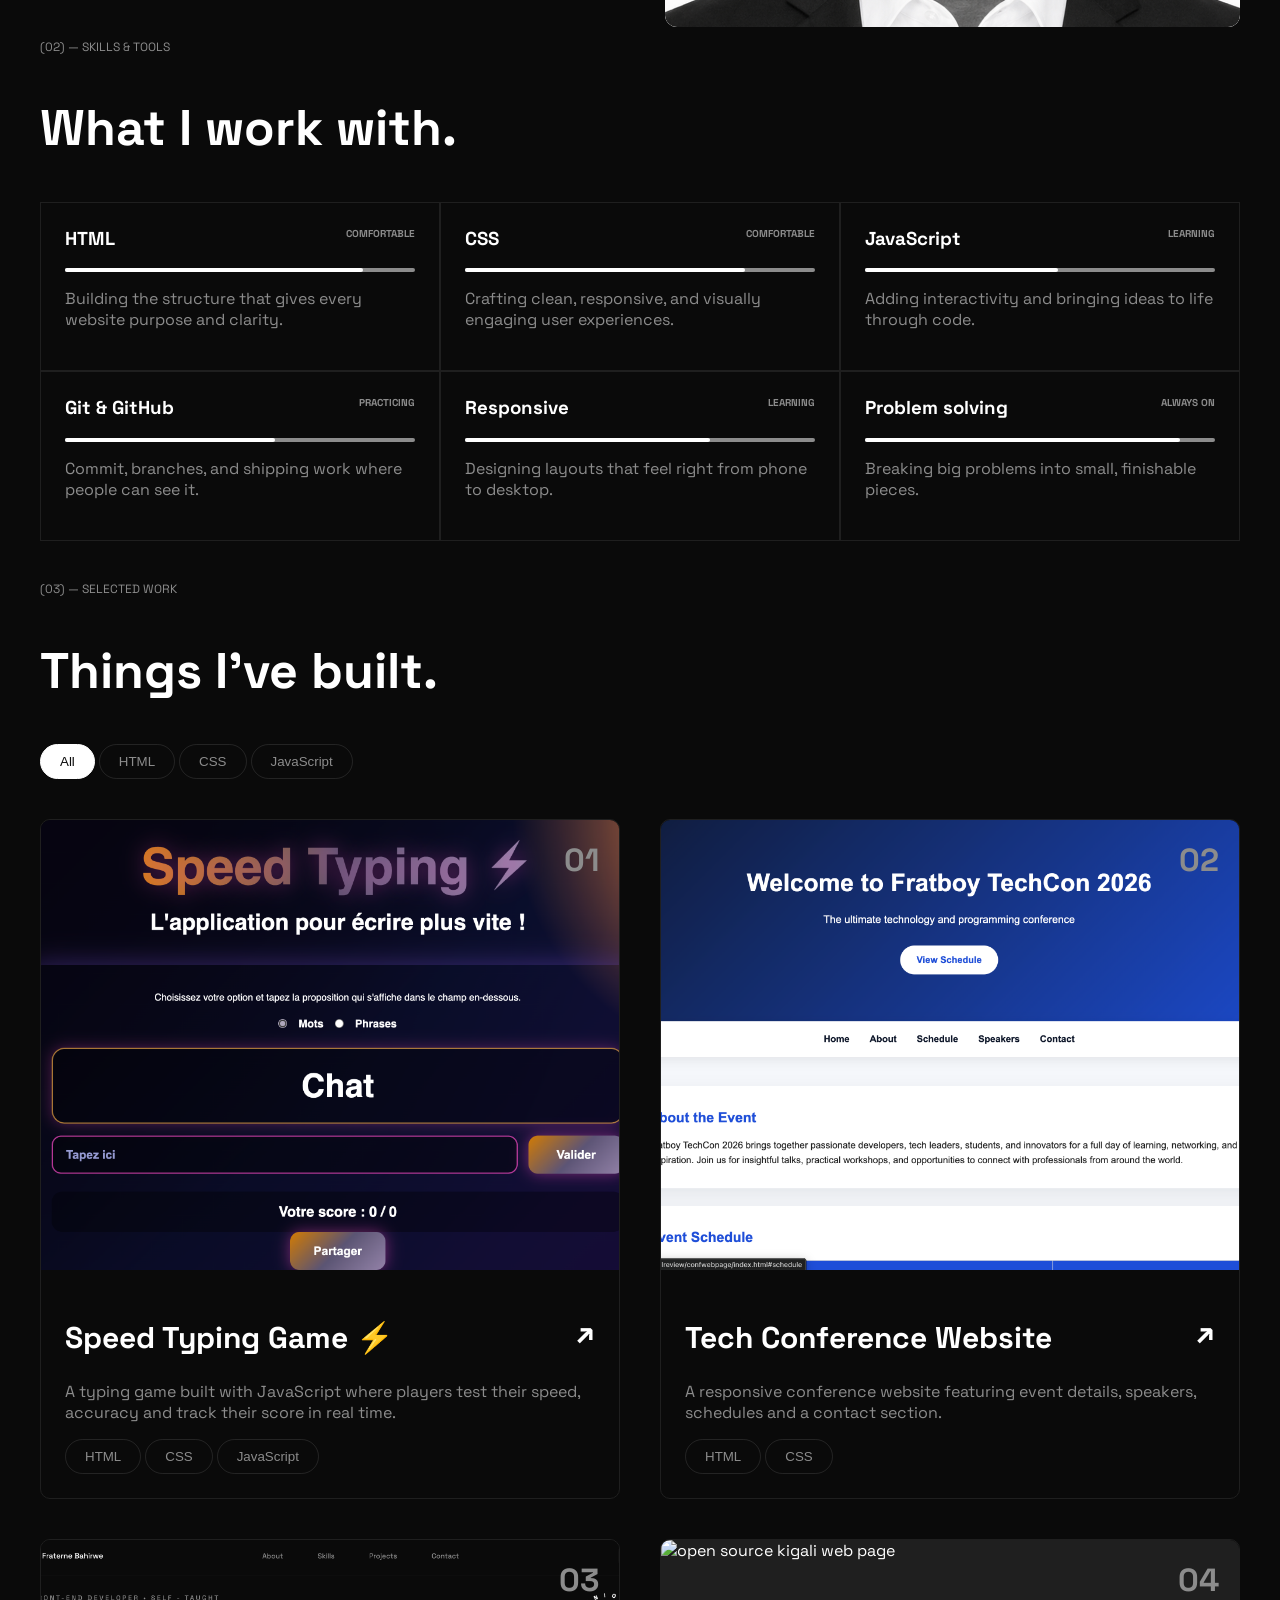
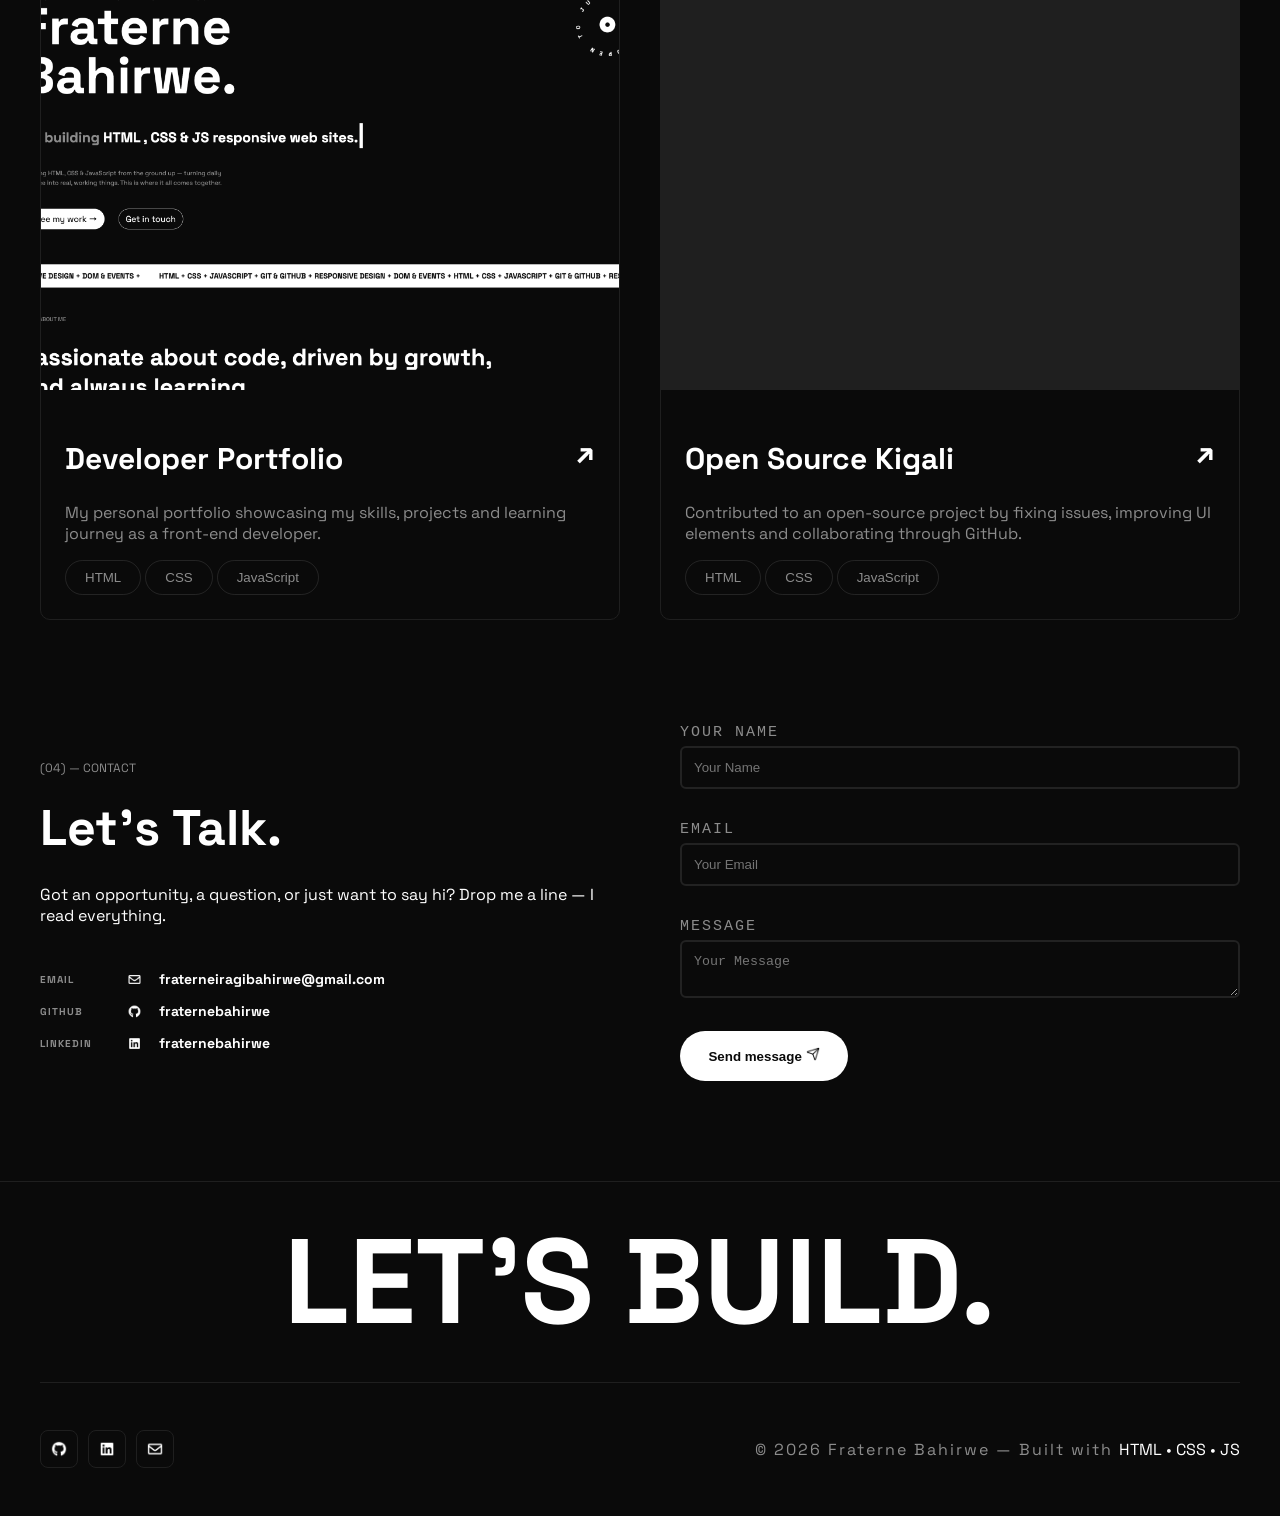
==== commit 1a1a1d7d: "fix links footer issues" ====
--- a/index.html
+++ b/index.html
@@ -365,7 +365,7 @@
                                 <img src="github.png" alt="GitHub">
                             </a>
 
-                            <a href="https://linkedin.com/in/fraternebahirwe" target="_blank">
+                            <a href="https://www.linkedin.com/in/fraternebahirwe" target="_blank">
                                 <img src="linkedin.png" alt="LinkedIn">
                             </a>
 
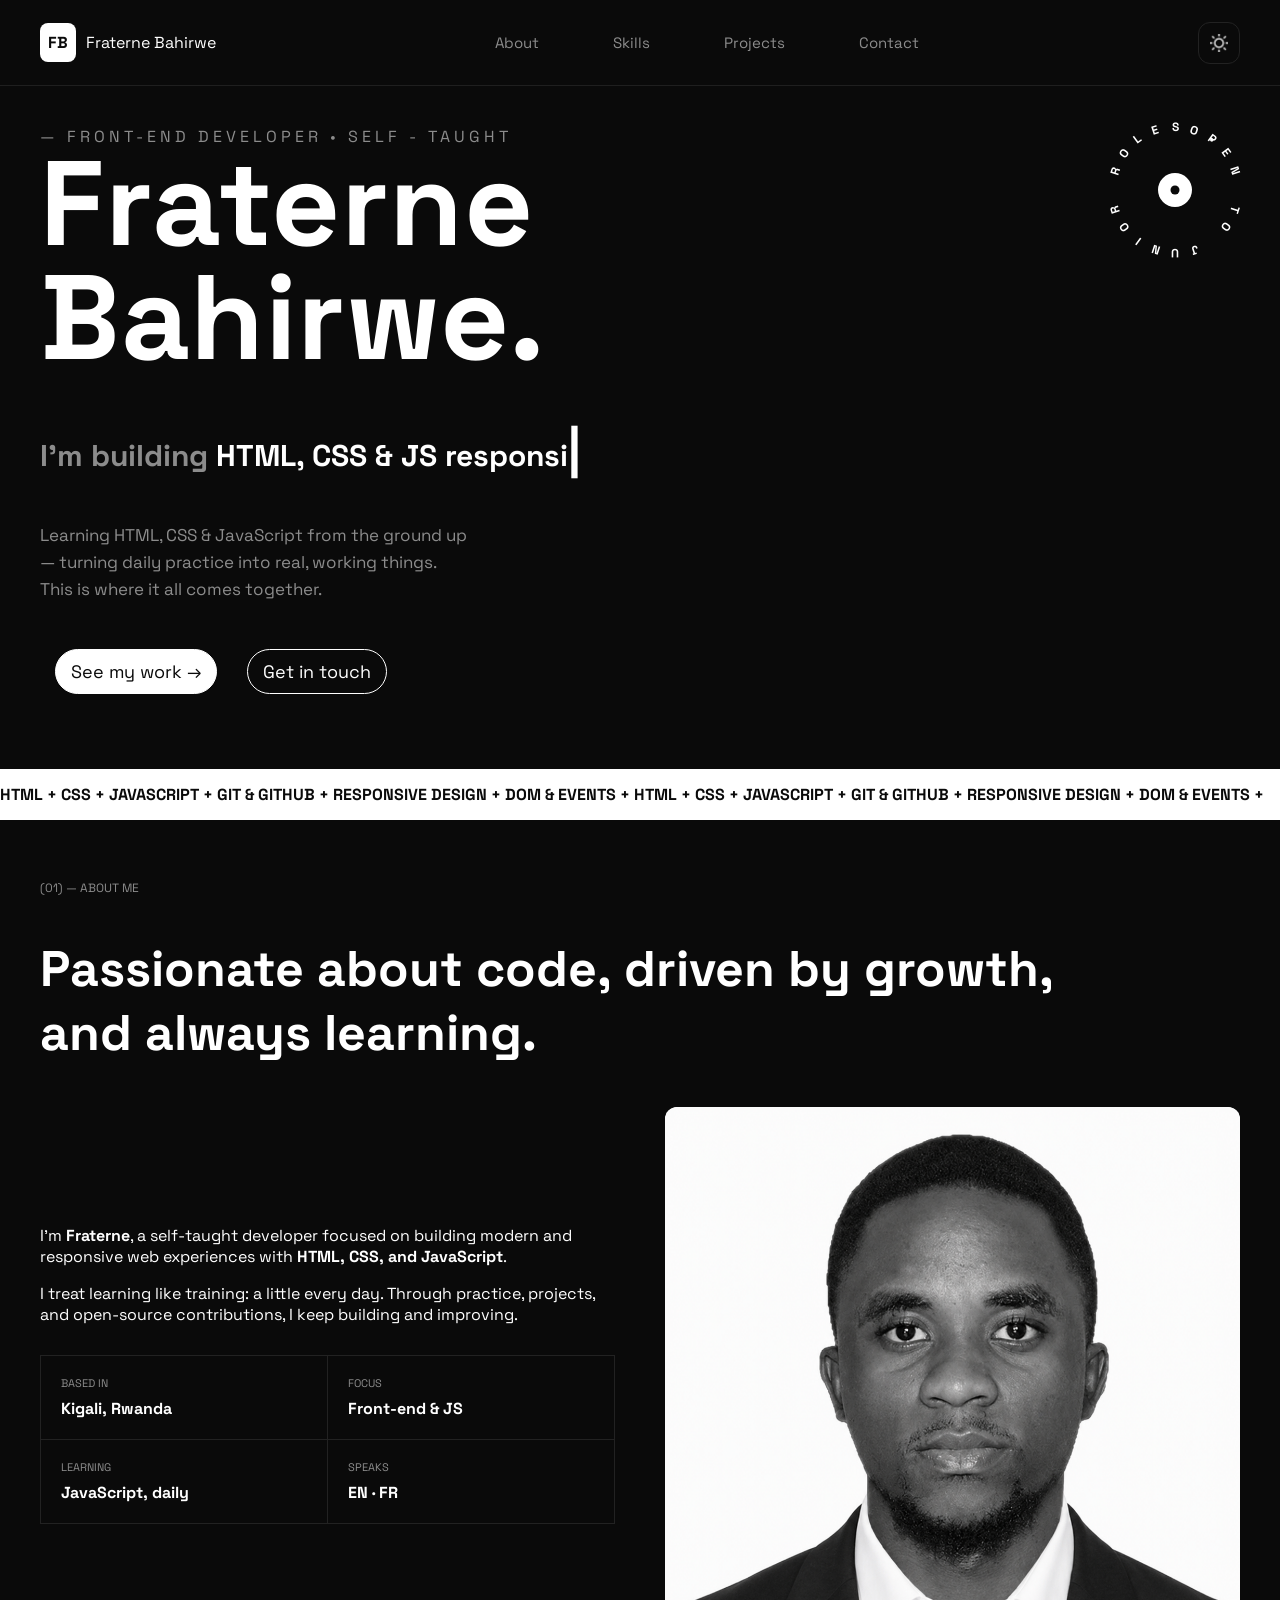
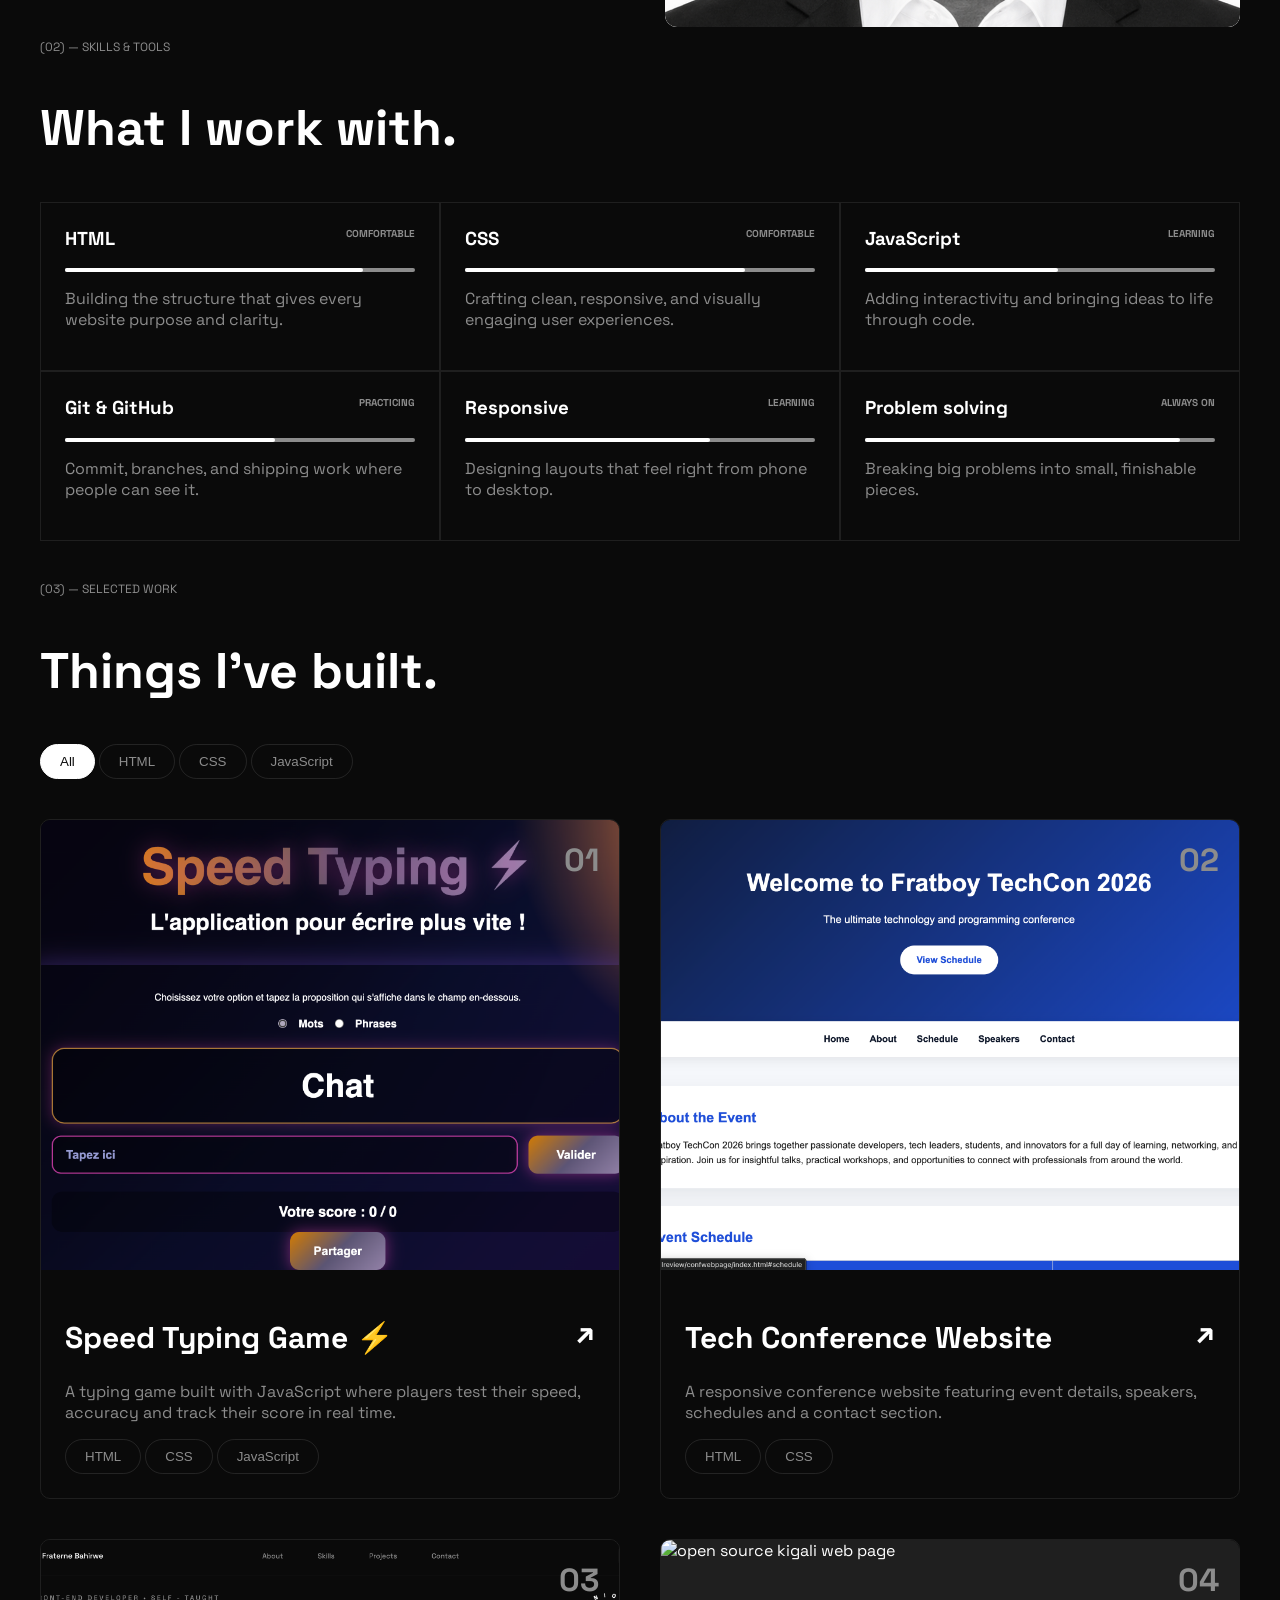
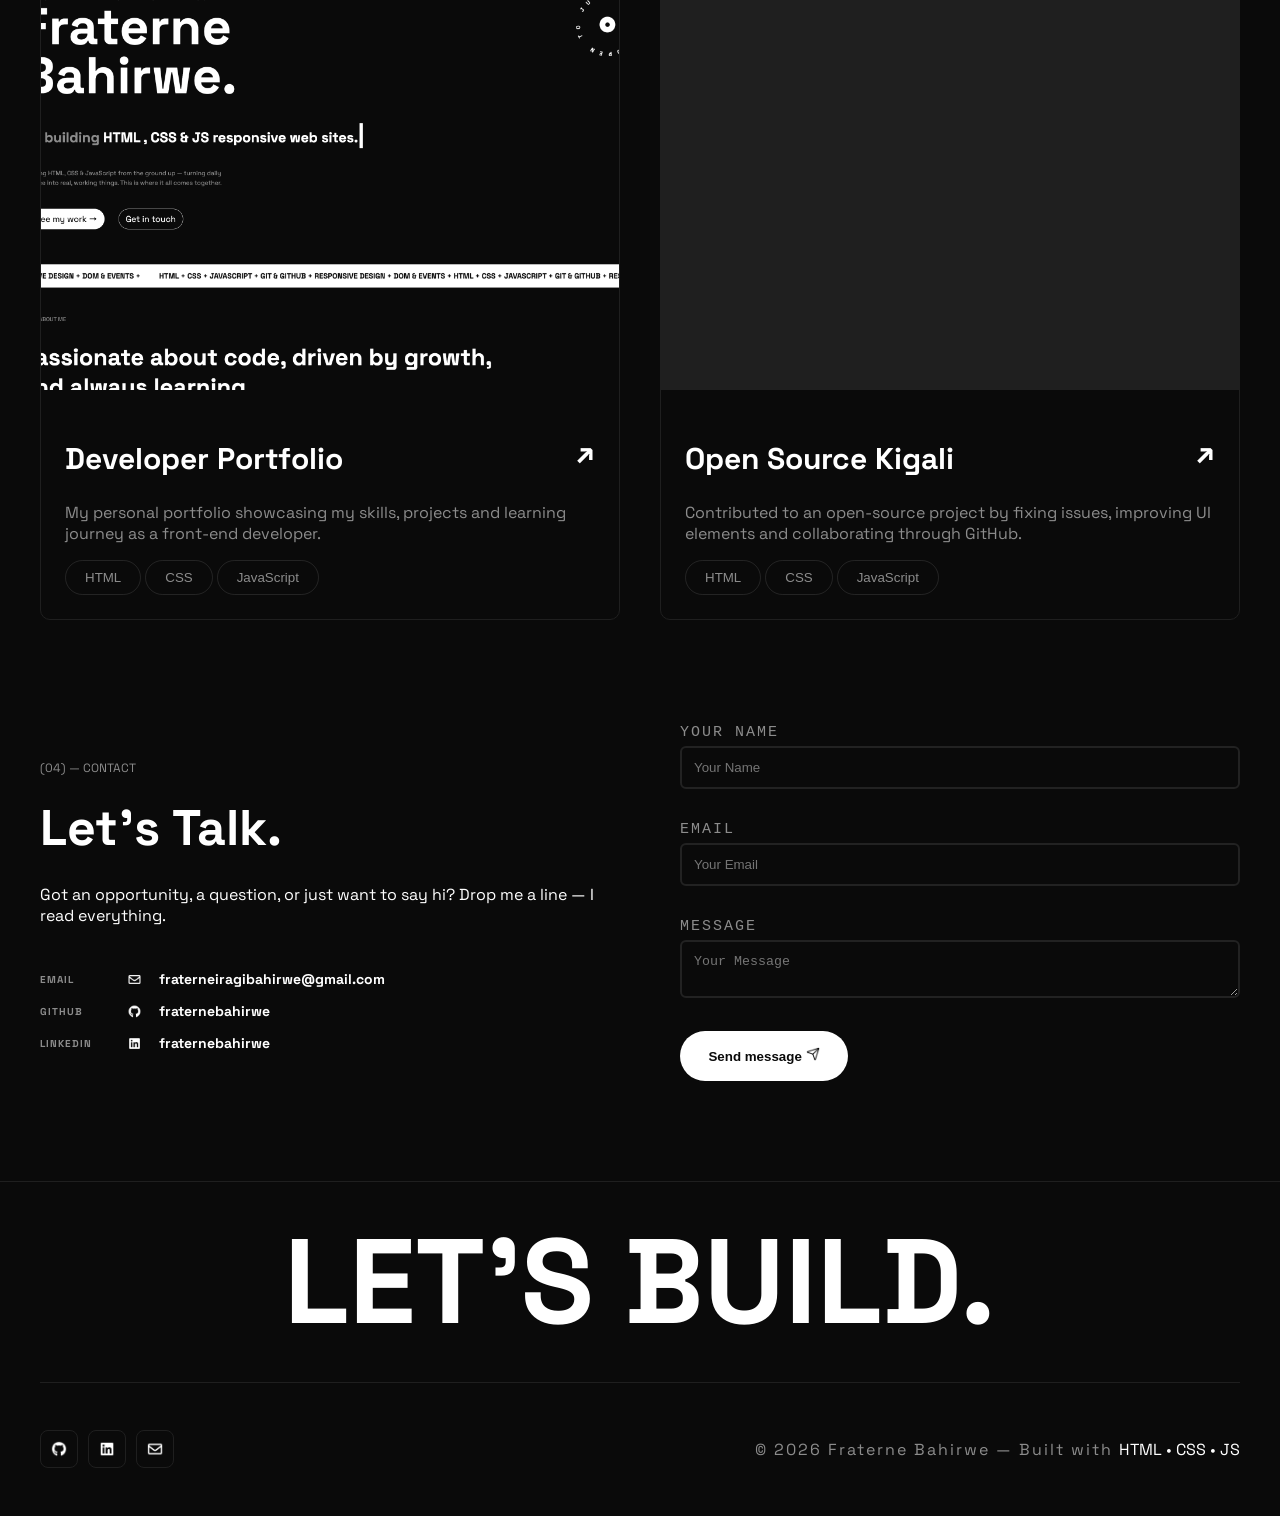
==== commit c211b9ef: "creating an img folder" ====
--- a/index.html
+++ b/index.html
@@ -4,7 +4,7 @@
         <meta charset="UTF-8">
         <meta name="viewport" content="width=device-width, initial-scale=1.0">
         <title>Fraterne Bahirwe</title>
-        <link rel="icon" type="image/x-icon" href="icontouch.png">
+        <link rel="icon" type="image/x-icon" href="img/icontouch.png">
         <link rel="stylesheet" href="styles.css">
         <script src="script.js" defer></script>
         <link rel="preconnect" href="https://fonts.googleapis.com">
@@ -30,7 +30,7 @@
 
                     <div class="nav-right">
                         <button class="theme-btn">
-                            <img src="sun.png" alt="Toggle light mode" id="theme-icon">
+                            <img src="img/sun.png" alt="Toggle light mode" id="theme-icon">
                         </button>
 
                         <button class="burger-btn" aria-label="Open menu">☰</button>
@@ -139,7 +139,7 @@
                         </div>
                     </div>
                     <div class="about-image-box">
-                         <img src="fbi.png" alt="Fraterne Bahirwe" class="about-img">
+                         <img src="img/fbi.png" alt="Fraterne Bahirwe" class="about-img">
                     </div>
                 </article>
             </section>
@@ -213,7 +213,7 @@
                     <article class="project-card">
                         <div class="project-image">
                             <span class="project-number">01</span>
-                            <img src="speed.png" alt="Screenshot of the speed typing game interface">
+                            <img src="img/speed.png" alt="Screenshot of the speed typing game interface">
                         </div>
                         <div class="project-content">
                             <h3>
@@ -235,7 +235,7 @@
                     <article class="project-card">
                         <div class="project-image">
                             <span class="project-number">02</span>
-                            <img src="confwebpage.png" alt="Tech Conference Website">
+                            <img src="img/confwebpage.png" alt="Tech Conference Website">
                         </div>
                         <div class="project-content">
                             <h3>
@@ -256,7 +256,7 @@
                     <article class="project-card">
                         <div class="project-image">
                             <span class="project-number">03</span>
-                            <img src="portfolio.png" alt="My portfolio website">
+                            <img src="img/portfolio.png" alt="My portfolio website">
                         </div>
                         <div class="project-content">
                             <h3>
@@ -278,7 +278,7 @@
                     <article class="project-card">
                         <div class="project-image">
                             <span class="project-number">04</span>
-                            <img src="opensourcekigali.png" alt="open source kigali web page">
+                            <img src="img/opensourcekigali.png" alt="open source kigali web page">
                         </div>
                         <div class="project-content">
                             <h3>
@@ -312,19 +312,19 @@
                     <div class="contact-links">
                         <a href="mailto:fraterneiragibahirwe@gmail.com">
                         <span>EMAIL</span>
-                        <img src="envelope.png" alt="Email">
+                        <img src="img/envelope.png" alt="Email">
                         fraterneiragibahirwe@gmail.com
                         </a>
 
                         <a href="https://github.com/fraternebahirwe" target="_blank">
                         <span>GITHUB</span>
-                        <img src="github.png" alt="GitHub">
+                        <img src="img/github.png" alt="GitHub">
                         fraternebahirwe
                         </a>
 
                         <a href="https://www.linkedin.com/in/fraternebahirwe/" target="_blank">
                         <span>LINKEDIN</span>
-                        <img src="linkedin.png" alt="LinkedIn">
+                        <img src="img/linkedin.png" alt="LinkedIn">
                         fraternebahirwe
                         </a>
                     </div>
@@ -348,7 +348,7 @@
                         <p class="error-message"><strong>A little more detail, please (10+ chars)</strong></p>
                     </div>
 
-                    <button type="submit">Send message <img src="send.png"></button>
+                    <button type="submit">Send message <img src="img/send.png"></button>
                     <p id="form-success" style="display: none; color: rgb(46, 188, 46); font-weight: bold; margin-top: 10px;">
                         Your message was submitted 👍🏼!
                     </p>
@@ -362,15 +362,15 @@
                     <div class="footer-bottom">
                         <div class="socials">
                             <a href="https://github.com/fraternebahirwe" target="_blank">
-                                <img src="github.png" alt="GitHub">
+                                <img src="img/github.png" alt="GitHub">
                             </a>
 
                             <a href="https://www.linkedin.com/in/fraternebahirwe" target="_blank">
-                                <img src="linkedin.png" alt="LinkedIn">
+                                <img src="img/linkedin.png" alt="LinkedIn">
                             </a>
 
                             <a href="mailto:fraterneorigabirwe@gmail.com">
-                                <img src="envelope.png" alt="Email">
+                                <img src="img/envelope.png" alt="Email">
                             </a>
                         </div>
                         <p><Span class="copy">© 2026 Fraterne Bahirwe — Built with </Span>  HTML • CSS • JS</p>
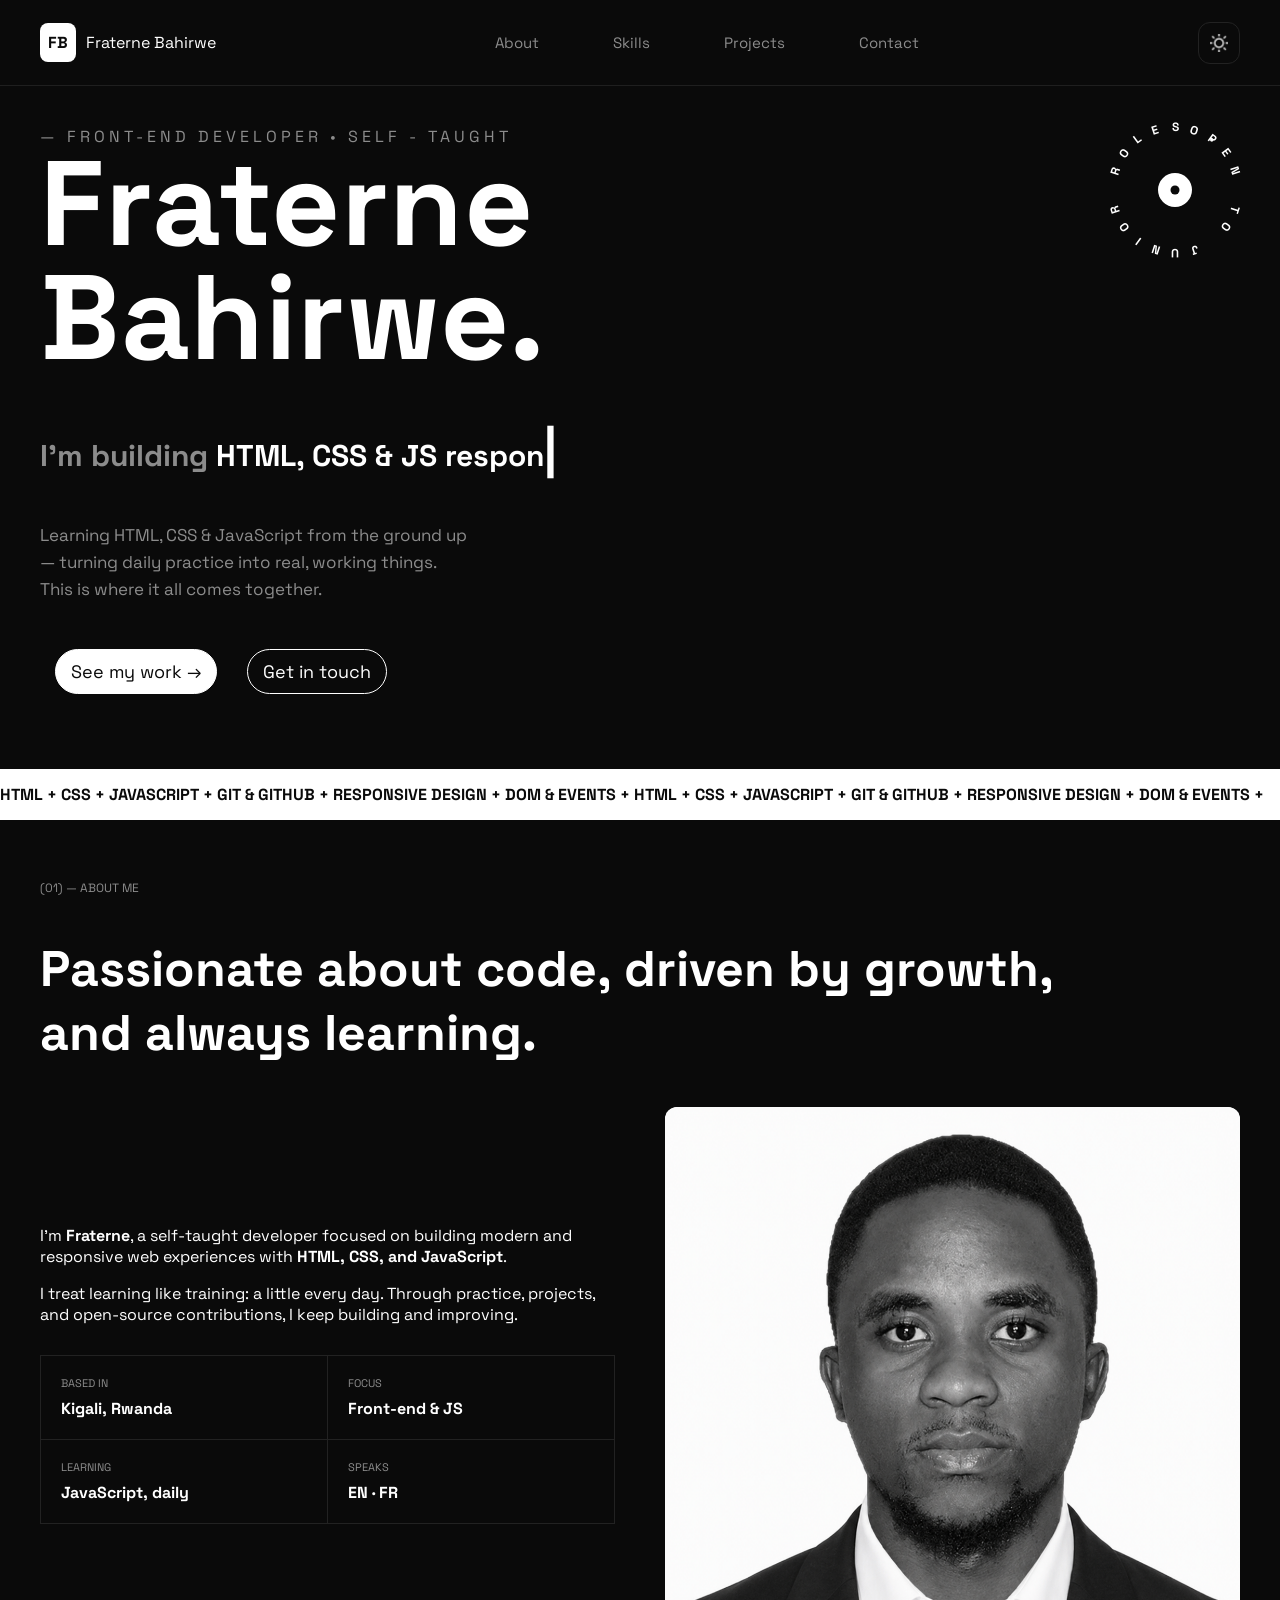
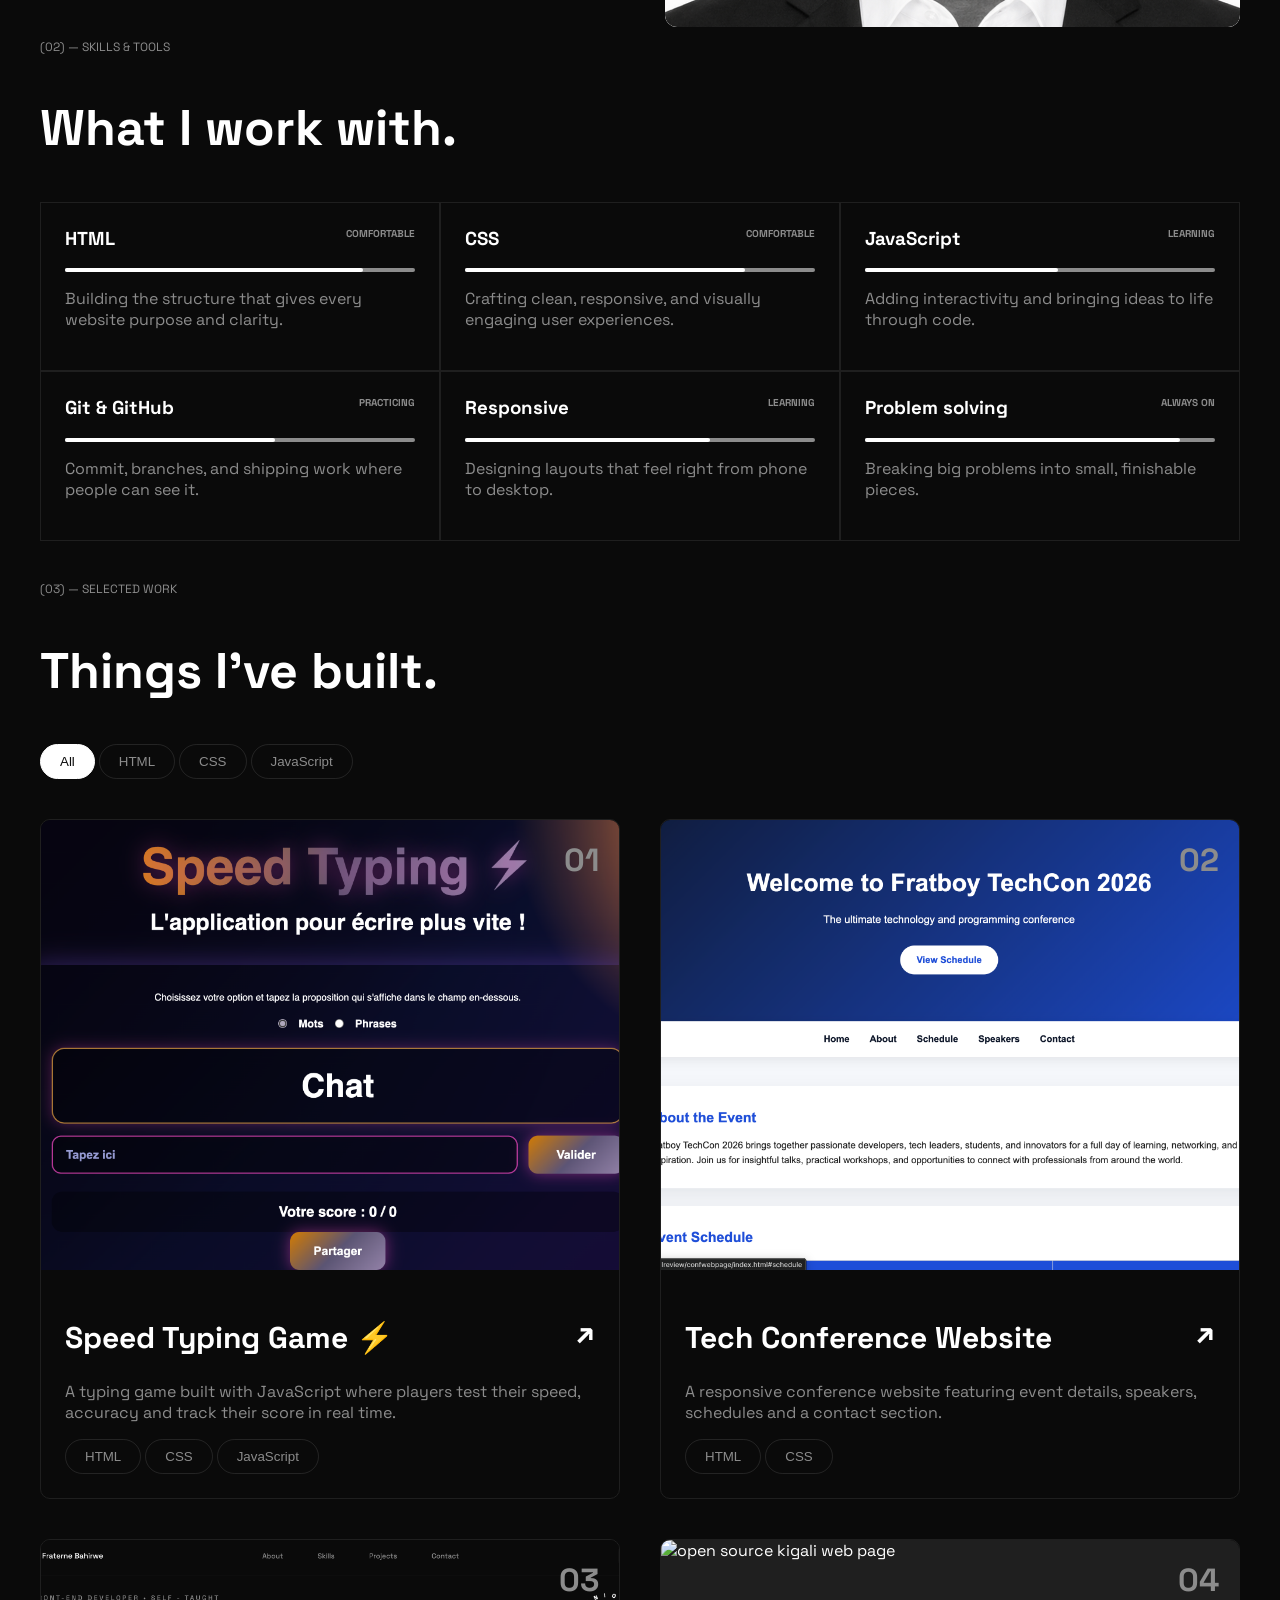
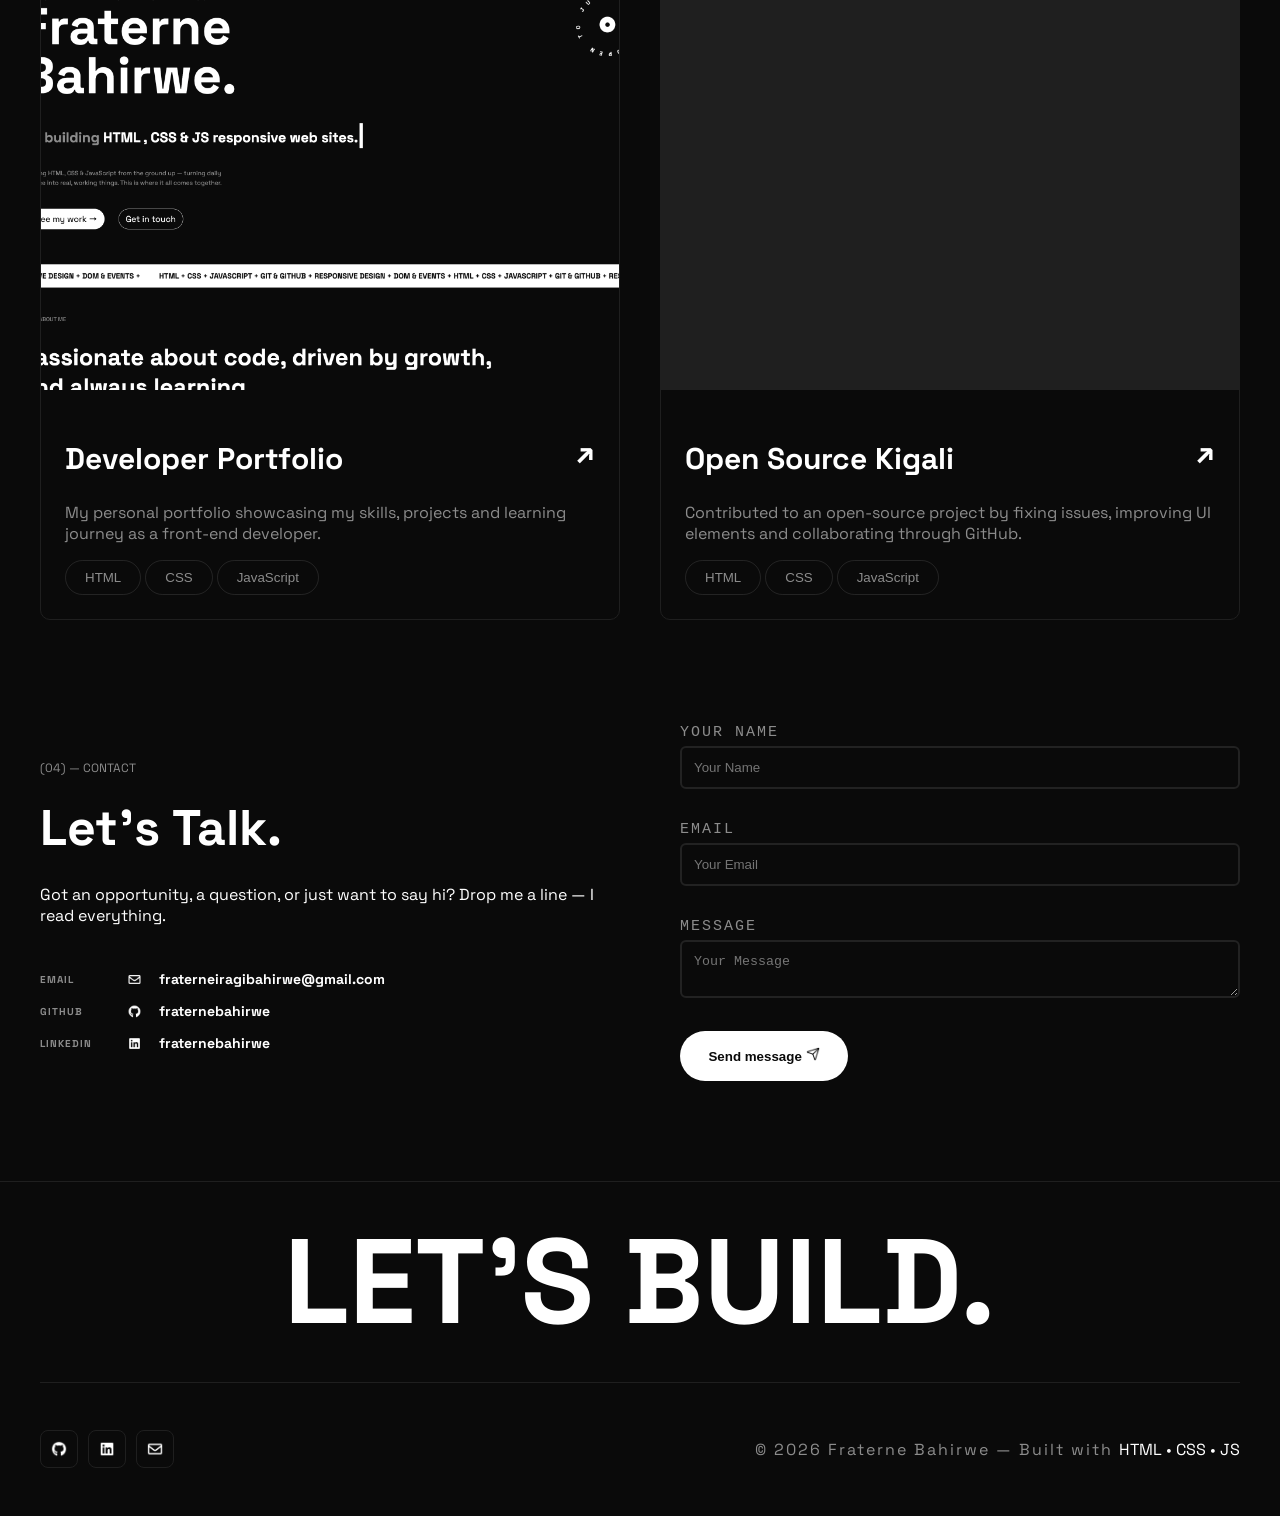
==== commit 5d831fc2: "fix an email issue in the footer" ====
--- a/index.html
+++ b/index.html
@@ -369,7 +369,7 @@
                                 <img src="img/linkedin.png" alt="LinkedIn">
                             </a>
 
-                            <a href="mailto:fraterneorigabirwe@gmail.com">
+                            <a href="mailto:fraterneiragibahirwe@gmail.com">
                                 <img src="img/envelope.png" alt="Email">
                             </a>
                         </div>
